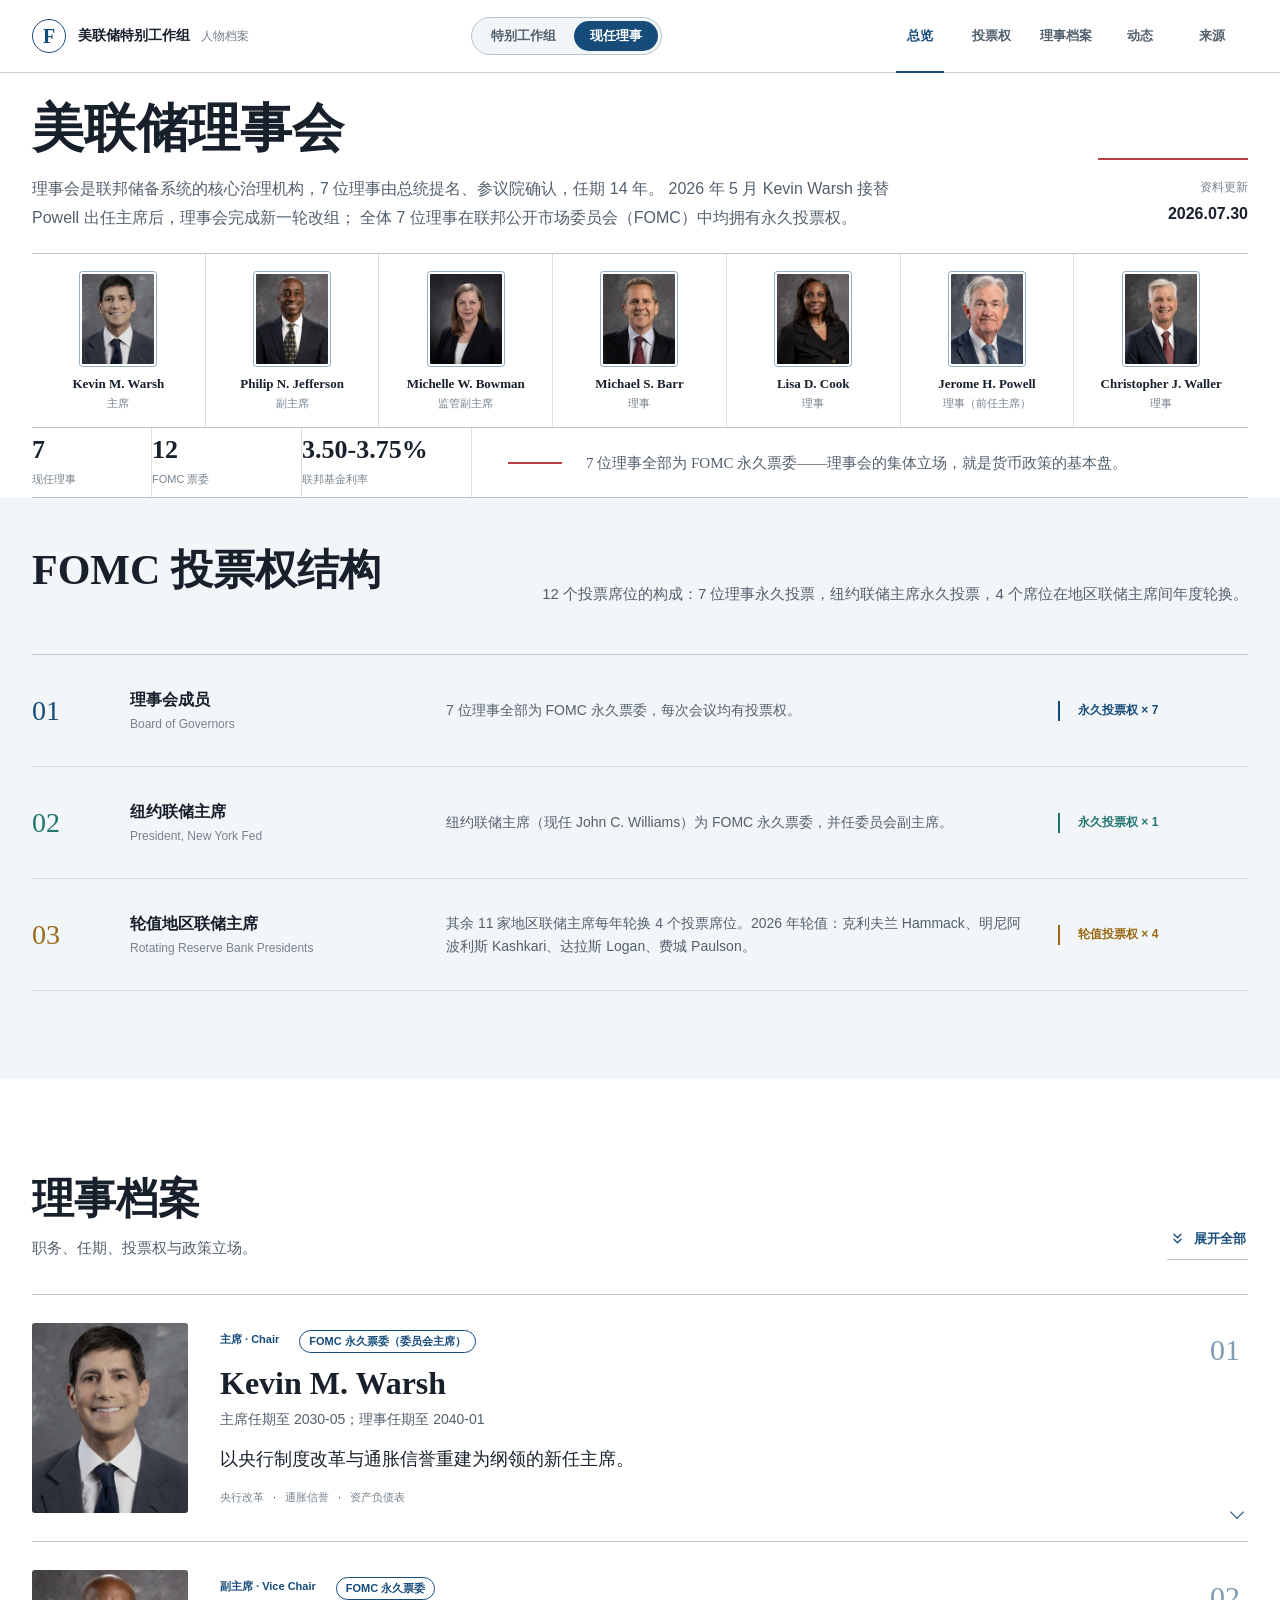
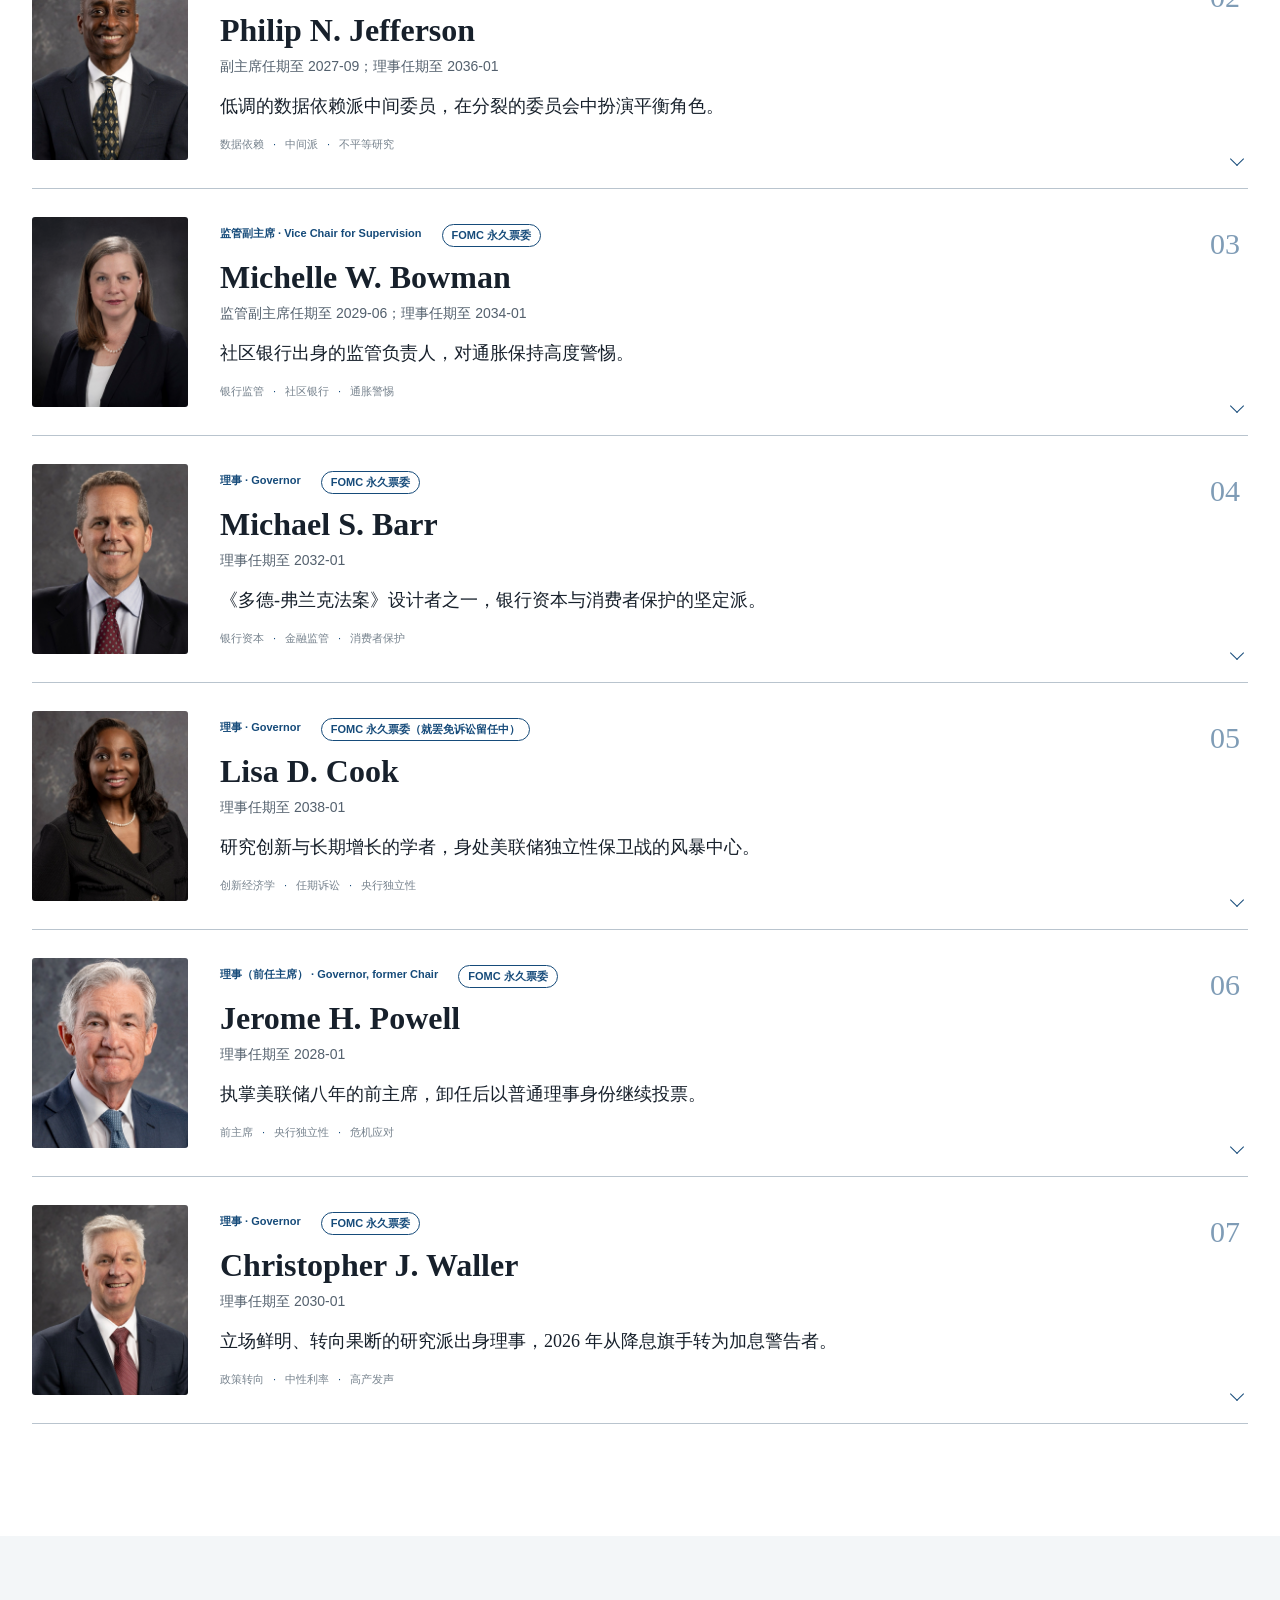
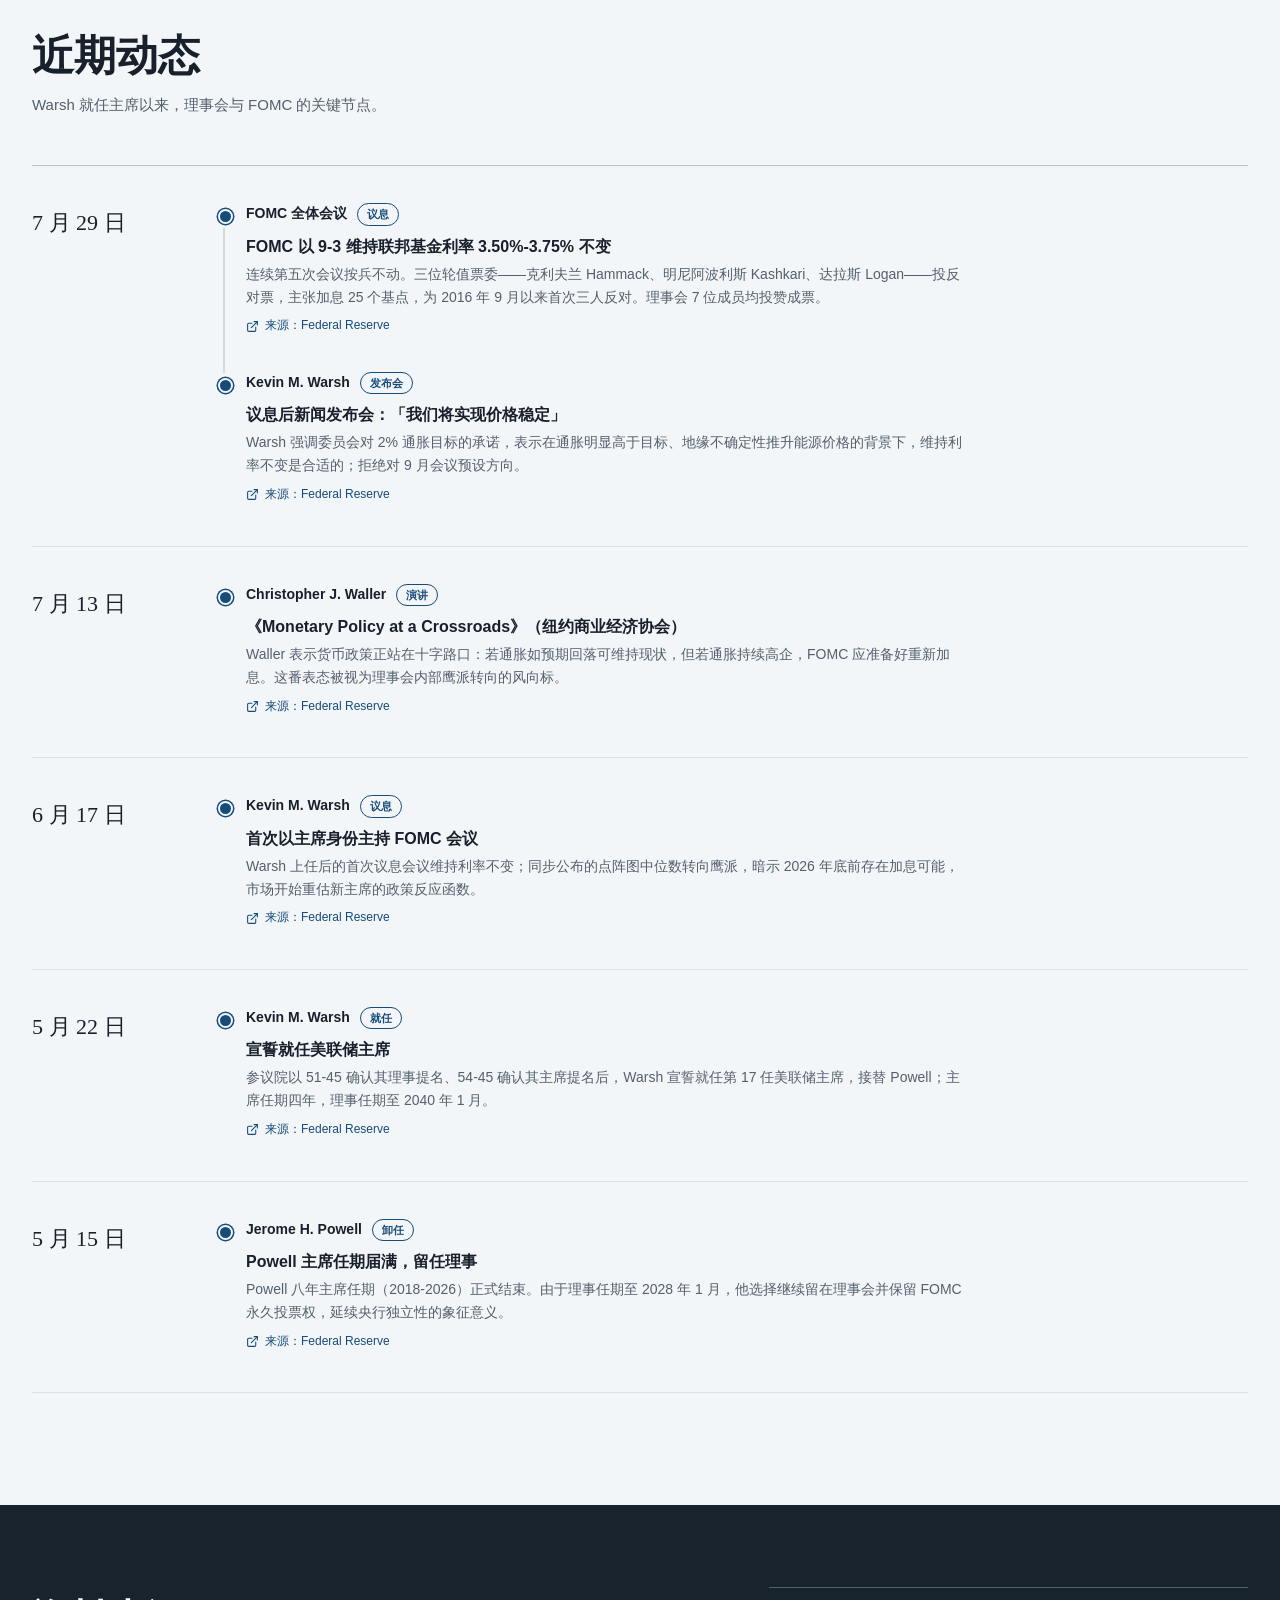
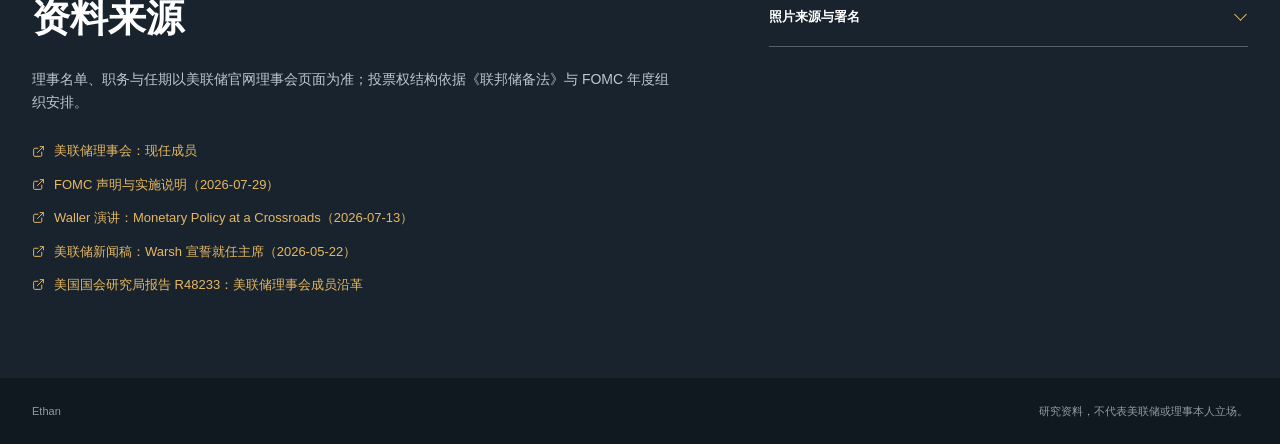
==== governors.html @ e173953a "新增美联储现任理事页（含 FOMC 投票权）+ 更新成员动态 - governors.html/js/data：7 位现任理事档案（职务/任期/投票权/政策立场）、   FOMC 12 票委投票权结构" ====
<!doctype html>
<html lang="zh-CN">
<head>
  <meta charset="utf-8">
  <meta name="viewport" content="width=device-width, initial-scale=1">
  <meta name="description" content="美联储理事会现任 7 位理事：职务、任期、FOMC 投票权与政策立场。">
  <title>美联储理事会现任成员</title>
  <link rel="icon" type="image/svg+xml" href="./favicon.svg">
  <link rel="alternate icon" type="image/png" href="./favicon-180.png">
  <link rel="apple-touch-icon" href="./favicon-180.png">
  <link rel="stylesheet" href="styles.css">
</head>
<body>
  <a class="skip-link" href="#main">跳至正文</a>

  <header class="site-header">
    <a class="site-mark" href="#overview" aria-label="返回页面顶部">
      <span class="site-mark__seal" aria-hidden="true">F</span>
      <span class="site-mark__text">美联储特别工作组 <span>人物档案</span></span>
    </a>
    <div class="page-switch" role="navigation" aria-label="栏目切换">
      <a class="page-switch__tab" href="index.html">特别工作组</a>
      <a class="page-switch__tab is-active" href="governors.html" aria-current="page">现任理事</a>
    </div>
    <nav class="site-nav" aria-label="页面导航">
      <a href="#overview">总览</a>
      <a href="#voting">投票权</a>
      <a href="#directory">理事档案</a>
      <a href="#activity">动态</a>
      <a href="#sources">来源</a>
    </nav>
  </header>

  <main id="main">
    <section class="overview" id="overview" aria-labelledby="page-title">
      <div class="overview__heading shell">
        <div class="overview__copy">
          <h1 id="page-title">美联储理事会</h1>
          <p>
            理事会是联邦储备系统的核心治理机构，7 位理事由总统提名、参议院确认，任期 14 年。
            2026 年 5 月 Kevin Warsh 接替 Powell 出任主席后，理事会完成新一轮改组；
            全体 7 位理事在联邦公开市场委员会（FOMC）中均拥有永久投票权。
          </p>
        </div>
        <div class="overview__date" aria-label="资料日期">
          <span>资料更新</span>
          <strong>2026.07.30</strong>
        </div>
      </div>

      <div class="board-strip shell" id="boardStrip" aria-label="七位理事总览"></div>

      <div class="summary-rail shell" aria-label="理事会概览数据">
        <div class="summary-rail__item">
          <strong>7</strong>
          <span>现任理事</span>
        </div>
        <div class="summary-rail__item">
          <strong>12</strong>
          <span>FOMC 票委</span>
        </div>
        <div class="summary-rail__item">
          <strong>3.50-3.75%</strong>
          <span>联邦基金利率</span>
        </div>
        <div class="summary-rail__statement">
          <span class="summary-rail__rule" aria-hidden="true"></span>
          <p>7 位理事全部为 FOMC 永久票委——理事会的集体立场，就是货币政策的基本盘。</p>
        </div>
      </div>
    </section>

    <section class="mandates" id="voting" aria-labelledby="voting-title">
      <div class="shell">
        <div class="section-heading">
          <h2 id="voting-title">FOMC 投票权结构</h2>
          <p>12 个投票席位的构成：7 位理事永久投票，纽约联储主席永久投票，4 个席位在地区联储主席间年度轮换。</p>
        </div>
        <div class="mandate-list" id="votingStructure"></div>
      </div>
    </section>

    <section class="directory" id="directory" aria-labelledby="directory-title">
      <div class="shell">
        <div class="directory__heading section-heading">
          <div>
            <h2 id="directory-title">理事档案</h2>
            <p>职务、任期、投票权与政策立场。</p>
          </div>
          <button class="text-command" id="toggleAll" type="button" aria-expanded="false">
            <svg aria-hidden="true" viewBox="0 0 24 24">
              <path d="m7 6 5 5 5-5"></path>
              <path d="m7 13 5 5 5-5"></path>
            </svg>
            <span>展开全部</span>
          </button>
        </div>

        <div class="member-list" id="governorList"></div>
      </div>
    </section>

    <section class="activity" id="activity" aria-labelledby="activity-title">
      <div class="shell">
        <div class="section-heading">
          <div>
            <h2 id="activity-title">近期动态</h2>
            <p>Warsh 就任主席以来，理事会与 FOMC 的关键节点。</p>
          </div>
        </div>
        <div class="timeline" id="activityTimeline"></div>
      </div>
    </section>

    <section class="sources" id="sources" aria-labelledby="sources-title">
      <div class="shell sources__layout">
        <div>
          <h2 id="sources-title">资料来源</h2>
          <p>
            理事名单、职务与任期以美联储官网理事会页面为准；投票权结构依据《联邦储备法》与 FOMC 年度组织安排。
          </p>
          <div class="source-links" id="sourceLinks"></div>
        </div>
        <details class="photo-credits">
          <summary>照片来源与署名</summary>
          <div class="photo-credits__list" id="photoCredits"></div>
        </details>
      </div>
    </section>
  </main>

  <footer class="site-footer">
    <div class="shell">
      <p>Ethan</p>
      <p>研究资料，不代表美联储或理事本人立场。</p>
    </div>
  </footer>

  <button class="back-to-top" id="backToTop" type="button" aria-label="返回顶部" title="返回顶部">
    <svg aria-hidden="true" viewBox="0 0 24 24">
      <path d="m18 15-6-6-6 6"></path>
    </svg>
  </button>

  <noscript>此页面需要启用 JavaScript 才能显示理事档案。</noscript>
  <script src="governors-data.js" defer></script>
  <script src="governors.js" defer></script>
</body>
</html>
---- styles.css ----
:root {
  --paper: #ffffff;
  --paper-cool: #f3f6f8;
  --ink: #17202b;
  --ink-soft: #53606d;
  --ink-faint: #77838e;
  --line: #d9e0e6;
  --line-strong: #b9c4ce;
  --federal-blue: #164b7a;
  --policy-red: #b64045;
  --teal: #23766f;
  --amber: #9a6a16;
  --plum: #72566f;
  --font-display: "Iowan Old Style", "Songti SC", STSong, Georgia, serif;
  --font-sans: -apple-system, BlinkMacSystemFont, "Segoe UI", "PingFang SC", "Microsoft YaHei", Arial, sans-serif;
  --shell: 1240px;
  --header-height: 72px;
  --radius: 6px;
}

* {
  box-sizing: border-box;
}

html {
  scroll-behavior: smooth;
  scroll-padding-top: calc(var(--header-height) + 24px);
}

body {
  margin: 0;
  background: var(--paper);
  color: var(--ink);
  font-family: var(--font-sans);
  font-size: 16px;
  line-height: 1.65;
  letter-spacing: 0;
  -webkit-font-smoothing: antialiased;
  text-rendering: optimizeLegibility;
}

body,
button,
input,
summary {
  letter-spacing: 0;
}

button,
input {
  font: inherit;
}

button,
summary,
a {
  -webkit-tap-highlight-color: transparent;
}

img {
  display: block;
  max-width: 100%;
}

a {
  color: inherit;
}

h1,
h2,
h3,
h4,
p {
  margin-top: 0;
}

h1,
h2,
h3 {
  text-wrap: balance;
}

.shell {
  width: min(calc(100% - 64px), var(--shell));
  margin-inline: auto;
}

.sr-only {
  position: absolute;
  width: 1px;
  height: 1px;
  padding: 0;
  margin: -1px;
  overflow: hidden;
  clip: rect(0, 0, 0, 0);
  white-space: nowrap;
  border: 0;
}

.skip-link {
  position: fixed;
  top: 12px;
  left: 12px;
  z-index: 200;
  transform: translateY(-160%);
  padding: 9px 14px;
  border-radius: var(--radius);
  background: var(--ink);
  color: white;
  text-decoration: none;
}

.skip-link:focus {
  transform: translateY(0);
}

:focus-visible {
  outline: 3px solid #e29b31;
  outline-offset: 3px;
}

.site-header {
  position: sticky;
  top: 0;
  z-index: 100;
  display: flex;
  align-items: center;
  justify-content: space-between;
  min-height: var(--header-height);
  padding: 0 32px;
  border-bottom: 1px solid rgba(185, 196, 206, 0.78);
  background: rgba(255, 255, 255, 0.96);
  backdrop-filter: blur(16px);
}

.site-mark {
  display: inline-flex;
  align-items: center;
  gap: 12px;
  color: var(--ink);
  text-decoration: none;
}

.site-mark__seal {
  display: grid;
  width: 34px;
  height: 34px;
  place-items: center;
  border: 1px solid var(--federal-blue);
  border-radius: 50%;
  color: var(--federal-blue);
  font-family: var(--font-display);
  font-size: 20px;
  font-weight: 700;
  line-height: 1;
}

.site-mark__text {
  font-size: 14px;
  font-weight: 700;
}

.site-mark__text span {
  margin-left: 7px;
  color: var(--ink-faint);
  font-size: 12px;
  font-weight: 500;
}

.site-nav {
  display: flex;
  align-items: stretch;
  min-height: var(--header-height);
}

.site-nav a {
  position: relative;
  display: grid;
  min-width: 72px;
  padding: 0 12px;
  place-items: center;
  color: var(--ink-soft);
  font-size: 13px;
  font-weight: 600;
  text-decoration: none;
}

.site-nav a::after {
  position: absolute;
  right: 12px;
  bottom: -1px;
  left: 12px;
  height: 2px;
  background: var(--federal-blue);
  content: "";
  opacity: 0;
  transform: scaleX(0.5);
  transition: opacity 180ms ease, transform 180ms ease;
}

.site-nav a:hover,
.site-nav a.is-active {
  color: var(--federal-blue);
}

.site-nav a:hover::after,
.site-nav a.is-active::after {
  opacity: 1;
  transform: scaleX(1);
}

.overview {
  overflow: hidden;
  padding: 28px 0 0;
  background: var(--paper);
}

.overview__heading {
  display: grid;
  grid-template-columns: minmax(0, 1fr) 150px;
  gap: 60px;
  align-items: end;
  margin-bottom: 20px;
}

.overview__copy h1 {
  max-width: 980px;
  margin-bottom: 18px;
  color: var(--ink);
  font-family: var(--font-display);
  font-size: 52px;
  font-weight: 650;
  line-height: 1.08;
}

.overview__copy p {
  max-width: 860px;
  margin-bottom: 0;
  color: var(--ink-soft);
  font-size: 16px;
  line-height: 1.8;
}

.overview__date {
  padding: 18px 0 5px;
  border-top: 2px solid var(--policy-red);
  text-align: right;
}

.overview__date span,
.overview__date strong {
  display: block;
}

.overview__date span {
  margin-bottom: 4px;
  color: var(--ink-faint);
  font-size: 12px;
}

.overview__date strong {
  color: var(--ink);
  font-size: 16px;
  font-variant-numeric: tabular-nums;
}

.leadership-map {
  border-top: 1px solid var(--line-strong);
  border-bottom: 1px solid var(--line-strong);
}

.group-lane {
  --group-color: var(--federal-blue);
  display: grid;
  grid-template-columns: 270px minmax(0, 1fr);
  min-height: 56px;
  border-bottom: 1px solid var(--line);
}

.group-lane:last-child {
  border-bottom: 0;
}

.group-lane__label {
  display: grid;
  grid-template-columns: 42px minmax(0, 1fr);
  gap: 16px;
  align-items: center;
  padding: 2px 22px 2px 0;
  border-right: 1px solid var(--line);
}

.group-lane__number {
  color: var(--group-color);
  font-family: var(--font-display);
  font-size: 21px;
  font-variant-numeric: tabular-nums;
}

.group-lane__label strong,
.group-lane__label span {
  display: block;
}

.group-lane__label strong {
  margin-bottom: 2px;
  font-size: 14px;
}

.group-lane__label span {
  color: var(--ink-faint);
  font-size: 11px;
}

.group-lane__members {
  position: relative;
  display: grid;
  grid-template-columns: repeat(3, minmax(0, 1fr));
  gap: 0;
  padding-left: 24px;
}

.group-lane__members::before {
  position: absolute;
  top: 50%;
  right: 18px;
  left: 18px;
  z-index: 0;
  height: 1px;
  background: color-mix(in srgb, var(--group-color) 55%, white);
  content: "";
}

.map-member {
  position: relative;
  z-index: 1;
  display: grid;
  grid-template-columns: 40px minmax(0, 1fr);
  gap: 10px;
  align-items: center;
  min-width: 0;
  padding: 2px 12px;
  border: 0;
  border-radius: 0;
  background: transparent;
  color: var(--ink);
  cursor: pointer;
  text-align: left;
  transition: background 180ms ease, color 180ms ease;
}

.map-member:hover {
  background: color-mix(in srgb, var(--group-color) 8%, white);
}

.map-member__portrait {
  width: 40px;
  height: 46px;
  overflow: hidden;
  border: 2px solid white;
  border-radius: 3px;
  box-shadow: 0 0 0 1px color-mix(in srgb, var(--group-color) 58%, white);
}

.map-member__portrait img {
  width: 100%;
  height: 100%;
  object-fit: cover;
  filter: saturate(0.78) contrast(1.03);
  transition: filter 180ms ease, transform 220ms ease;
}

.map-member:hover .map-member__portrait img {
  filter: saturate(1) contrast(1.02);
  transform: scale(1.035);
}

.map-member__copy {
  min-width: 0;
  background: var(--paper);
  box-shadow: -8px 0 0 var(--paper), 8px 0 0 var(--paper);
}

.map-member__name,
.map-member__role {
  display: block;
  overflow: hidden;
  text-overflow: ellipsis;
}

.map-member__name {
  margin-bottom: 2px;
  font-family: var(--font-display);
  font-size: 14px;
  font-weight: 700;
  line-height: 1.25;
  white-space: nowrap;
}

.map-member__role {
  color: var(--ink-faint);
  font-size: 11px;
  line-height: 1.45;
  white-space: nowrap;
}

.summary-rail {
  display: grid;
  grid-template-columns: 120px 150px 170px minmax(0, 1fr);
  min-height: 70px;
  align-items: stretch;
  border-bottom: 1px solid var(--line-strong);
}

.summary-rail__item {
  display: flex;
  flex-direction: column;
  justify-content: center;
  border-right: 1px solid var(--line);
}

.summary-rail__item strong {
  font-family: var(--font-display);
  font-size: 26px;
  font-weight: 600;
  line-height: 1;
}

.summary-rail__item span {
  margin-top: 7px;
  color: var(--ink-faint);
  font-size: 11px;
}

.summary-rail__statement {
  display: grid;
  grid-template-columns: 54px minmax(0, 1fr);
  gap: 24px;
  align-items: center;
  padding-left: 36px;
}

.summary-rail__rule {
  width: 54px;
  height: 2px;
  background: var(--policy-red);
}

.summary-rail__statement p {
  max-width: 560px;
  margin-bottom: 0;
  color: var(--ink-soft);
  font-family: var(--font-display);
  font-size: 15px;
  line-height: 1.6;
}

.mandates {
  padding: 48px 0 88px;
  background: var(--paper-cool);
}

.section-heading {
  display: flex;
  align-items: end;
  justify-content: space-between;
  gap: 40px;
  margin-bottom: 48px;
}

.section-heading h2 {
  margin-bottom: 12px;
  color: var(--ink);
  font-family: var(--font-display);
  font-size: 42px;
  font-weight: 650;
  line-height: 1.15;
}

.section-heading p {
  margin-bottom: 0;
  color: var(--ink-soft);
  font-size: 15px;
}

.mandate-list {
  border-top: 1px solid var(--line-strong);
}

.mandate-row {
  --group-color: var(--federal-blue);
  display: grid;
  grid-template-columns: 72px 290px minmax(0, 1fr) 190px;
  gap: 26px;
  align-items: center;
  min-height: 112px;
  border-bottom: 1px solid var(--line);
}

.mandate-row__number {
  color: var(--group-color);
  font-family: var(--font-display);
  font-size: 28px;
  font-variant-numeric: tabular-nums;
}

.mandate-row__name strong,
.mandate-row__name span {
  display: block;
}

.mandate-row__name strong {
  margin-bottom: 2px;
  font-size: 16px;
}

.mandate-row__name span {
  color: var(--ink-faint);
  font-size: 12px;
}

.mandate-row__text {
  margin-bottom: 0;
  color: var(--ink-soft);
  font-size: 14px;
}

.mandate-row__signal {
  padding-left: 18px;
  border-left: 2px solid var(--group-color);
  color: var(--group-color);
  font-size: 12px;
  font-weight: 700;
}

.directory {
  padding: 96px 0 112px;
  background: var(--paper);
}

.directory__heading {
  margin-bottom: 34px;
}

.text-command {
  display: inline-flex;
  min-height: 42px;
  align-items: center;
  gap: 8px;
  padding: 8px 2px;
  border: 0;
  border-bottom: 1px solid var(--line-strong);
  border-radius: 0;
  background: transparent;
  color: var(--federal-blue);
  cursor: pointer;
  font-size: 13px;
  font-weight: 700;
}

.text-command:hover {
  border-bottom-color: var(--federal-blue);
}

.text-command svg {
  width: 17px;
  height: 17px;
  fill: none;
  stroke: currentColor;
  stroke-linecap: round;
  stroke-linejoin: round;
  stroke-width: 1.8;
}

.directory-tools {
  display: grid;
  grid-template-columns: minmax(280px, 390px) minmax(0, 1fr);
  gap: 24px;
  align-items: center;
  margin-bottom: 20px;
  padding: 18px 0;
  border-top: 1px solid var(--line-strong);
  border-bottom: 1px solid var(--line-strong);
}

.search-field {
  position: relative;
  display: block;
}

.search-field > svg {
  position: absolute;
  top: 50%;
  left: 13px;
  width: 18px;
  height: 18px;
  transform: translateY(-50%);
  fill: none;
  stroke: var(--ink-faint);
  stroke-linecap: round;
  stroke-width: 1.8;
  pointer-events: none;
}

.search-field input {
  width: 100%;
  height: 44px;
  padding: 0 14px 0 42px;
  border: 1px solid var(--line-strong);
  border-radius: 4px;
  background: white;
  color: var(--ink);
  font-size: 14px;
}

.search-field input::placeholder {
  color: #8a949d;
}

.search-field input:focus {
  border-color: var(--federal-blue);
  outline: 3px solid rgba(36, 89, 166, 0.16);
}

.group-filters {
  display: flex;
  min-width: 0;
  justify-content: flex-end;
  gap: 4px;
  overflow-x: auto;
  scrollbar-width: thin;
}

.filter-button {
  --group-color: var(--federal-blue);
  position: relative;
  flex: 0 0 auto;
  min-height: 36px;
  padding: 7px 11px;
  border: 1px solid transparent;
  border-radius: 4px;
  background: transparent;
  color: var(--ink-soft);
  cursor: pointer;
  font-size: 12px;
  font-weight: 650;
  white-space: nowrap;
}

.filter-button:hover {
  background: var(--paper-cool);
  color: var(--ink);
}

.filter-button[aria-pressed="true"] {
  border-color: color-mix(in srgb, var(--group-color) 48%, white);
  background: color-mix(in srgb, var(--group-color) 8%, white);
  color: var(--group-color);
}

.result-status {
  min-height: 26px;
  margin-bottom: 6px;
  color: var(--ink-faint);
  font-size: 12px;
}

.member-list {
  border-top: 1px solid var(--line-strong);
}

.member-profile {
  --group-color: var(--federal-blue);
  scroll-margin-top: calc(var(--header-height) + 24px);
  border-bottom: 1px solid var(--line-strong);
  background: var(--paper);
}

.member-profile[hidden] {
  display: none;
}

.member-profile summary {
  position: relative;
  display: grid;
  grid-template-columns: 156px minmax(0, 1fr) 64px;
  gap: 32px;
  align-items: center;
  min-height: 218px;
  padding: 28px 8px 28px 0;
  cursor: pointer;
  list-style: none;
}

.member-profile summary::-webkit-details-marker {
  display: none;
}

.member-profile summary::after {
  position: absolute;
  right: 6px;
  bottom: 24px;
  width: 9px;
  height: 9px;
  border-right: 1.8px solid var(--group-color);
  border-bottom: 1.8px solid var(--group-color);
  content: "";
  transform: rotate(45deg);
  transition: transform 180ms ease;
}

.member-profile[open] summary::after {
  transform: rotate(225deg) translate(-3px, -3px);
}

.member-profile summary:hover {
  background: color-mix(in srgb, var(--group-color) 4%, white);
}

.profile-portrait {
  position: relative;
  width: 156px;
  height: 190px;
  overflow: hidden;
  border-radius: 3px;
  background: #e7ebee;
}

.profile-portrait.is-fallback::before {
  position: absolute;
  inset: 0;
  display: grid;
  place-items: center;
  background: color-mix(in srgb, var(--group-color) 12%, white);
  color: var(--group-color);
  content: attr(data-initials);
  font-family: var(--font-display);
  font-size: 34px;
  font-weight: 700;
}

.map-member__portrait.is-fallback {
  background: color-mix(in srgb, var(--group-color) 12%, white);
}

.profile-portrait img {
  width: 100%;
  height: 100%;
  object-fit: cover;
  filter: saturate(0.82) contrast(1.03);
  transition: filter 180ms ease;
}

.member-profile[open] .profile-portrait img,
.member-profile summary:hover .profile-portrait img {
  filter: saturate(1) contrast(1.02);
}

.profile-summary {
  min-width: 0;
}

.profile-meta {
  display: flex;
  flex-wrap: wrap;
  gap: 8px 20px;
  margin-bottom: 12px;
  color: var(--group-color);
  font-size: 11px;
  font-weight: 700;
}

.profile-meta span + span {
  position: relative;
}

.profile-meta span + span::before {
  position: absolute;
  top: 50%;
  left: -11px;
  width: 2px;
  height: 2px;
  border-radius: 50%;
  background: var(--line-strong);
  content: "";
}

.profile-name {
  display: block;
  margin-bottom: 6px;
  font-family: var(--font-display);
  font-size: 32px;
  font-weight: 700;
  line-height: 1.15;
}

.profile-cn-name {
  margin-left: 8px;
  color: var(--ink-faint);
  font-family: var(--font-sans);
  font-size: 13px;
  font-weight: 500;
}

.profile-title {
  display: block;
  max-width: 760px;
  margin-bottom: 14px;
  color: var(--ink-soft);
  font-size: 14px;
}

.profile-core {
  display: block;
  max-width: 820px;
  margin-bottom: 14px;
  color: var(--ink);
  font-family: var(--font-display);
  font-size: 18px;
  line-height: 1.65;
}

.profile-tags {
  display: flex;
  flex-wrap: wrap;
  gap: 4px 0;
  margin: 0;
  padding: 0;
  color: var(--ink-faint);
  font-size: 11px;
  list-style: none;
}

.profile-tags > span:not(:last-child)::after {
  margin: 0 9px;
  color: var(--group-color);
  content: "·";
}

.profile-index {
  align-self: start;
  padding-top: 2px;
  color: color-mix(in srgb, var(--group-color) 55%, white);
  font-family: var(--font-display);
  font-size: 30px;
  text-align: right;
  font-variant-numeric: tabular-nums;
}

.profile-details {
  display: grid;
  grid-template-columns: minmax(280px, 0.9fr) minmax(0, 1.5fr);
  gap: 64px;
  padding: 12px 72px 48px 188px;
}

.profile-details h4 {
  margin-bottom: 20px;
  color: var(--group-color);
  font-size: 12px;
  font-weight: 750;
}

.profile-bio {
  margin-bottom: 24px;
  color: var(--ink-soft);
  font-size: 14px;
}

.career-list {
  margin: 0;
  padding: 0;
  list-style: none;
}

.career-list li {
  position: relative;
  padding: 0 0 18px 20px;
  color: var(--ink-soft);
  font-size: 13px;
}

.career-list li::before {
  position: absolute;
  top: 8px;
  left: 0;
  width: 7px;
  height: 7px;
  border: 2px solid var(--group-color);
  border-radius: 50%;
  background: var(--paper);
  content: "";
}

.career-list li:not(:last-child)::after {
  position: absolute;
  top: 18px;
  bottom: 0;
  left: 4px;
  width: 1px;
  background: color-mix(in srgb, var(--group-color) 32%, white);
  content: "";
}

.contribution {
  display: grid;
  grid-template-columns: 180px minmax(0, 1fr);
  gap: 22px;
  padding: 17px 0;
  border-top: 1px solid var(--line);
}

.contribution:last-of-type {
  border-bottom: 1px solid var(--line);
}

.contribution strong {
  color: var(--ink);
  font-size: 13px;
}

.contribution p {
  margin-bottom: 0;
  color: var(--ink-soft);
  font-size: 13px;
}

.photo-source {
  display: inline-flex;
  align-items: center;
  gap: 6px;
  margin-top: 20px;
  color: var(--ink-faint);
  font-size: 11px;
  text-decoration: none;
}

.photo-source:hover {
  color: var(--group-color);
}

.photo-source svg,
.source-link svg {
  width: 13px;
  height: 13px;
  fill: none;
  stroke: currentColor;
  stroke-linecap: round;
  stroke-linejoin: round;
  stroke-width: 1.8;
}

.empty-state {
  padding: 70px 0;
  text-align: center;
}

.empty-state h3 {
  margin-bottom: 8px;
  font-family: var(--font-display);
  font-size: 28px;
}

.empty-state p {
  margin-bottom: 0;
  color: var(--ink-faint);
  font-size: 14px;
}

.activity {
  padding: 96px 0 112px;
  background: var(--paper-cool);
}

.timeline {
  border-top: 1px solid var(--line-strong);
}

.timeline-day {
  display: grid;
  grid-template-columns: 150px minmax(0, 1fr);
  gap: 36px;
  padding: 36px 0;
  border-bottom: 1px solid var(--line);
}

.timeline-day__date {
  padding-top: 3px;
  color: var(--ink);
  font-family: var(--font-display);
  font-size: 22px;
  font-variant-numeric: tabular-nums;
  white-space: nowrap;
}

.timeline-day__items {
  display: grid;
  gap: 30px;
}

.timeline-item {
  --group-color: var(--federal-blue);
  position: relative;
  padding-left: 28px;
}

.timeline-item::before {
  position: absolute;
  top: 7px;
  left: 0;
  width: 11px;
  height: 11px;
  border: 2px solid var(--paper-cool);
  border-radius: 50%;
  background: var(--group-color);
  box-shadow: 0 0 0 1.5px var(--group-color);
  content: "";
}

.timeline-item::after {
  position: absolute;
  top: 26px;
  bottom: -32px;
  left: 5px;
  width: 1.5px;
  background: var(--line-strong);
  content: "";
  opacity: 0.55;
}

.timeline-day__items .timeline-item:last-child::after {
  display: none;
}

.timeline-item__meta {
  display: flex;
  flex-wrap: wrap;
  align-items: center;
  gap: 10px;
}

.timeline-item__member {
  padding: 0;
  border: 0;
  border-bottom: 1px solid transparent;
  background: transparent;
  color: var(--ink);
  cursor: pointer;
  font-size: 14px;
  font-weight: 700;
}

.timeline-item__member:hover {
  border-bottom-color: var(--group-color);
  color: var(--group-color);
}

.timeline-item__group {
  color: var(--ink-faint);
  font-size: 12px;
}

.timeline-item__type {
  padding: 2px 9px;
  border: 1px solid var(--group-color);
  border-radius: 999px;
  color: var(--group-color);
  font-size: 11px;
  font-weight: 700;
  line-height: 1.5;
}

.timeline-item__title {
  margin: 8px 0 4px;
  color: var(--ink);
  font-size: 16px;
  font-weight: 650;
  line-height: 1.5;
}

.timeline-item__summary {
  max-width: 720px;
  margin-bottom: 6px;
  color: var(--ink-soft);
  font-size: 14px;
}

.timeline-item__source {
  display: inline-flex;
  align-items: center;
  gap: 6px;
  color: var(--federal-blue);
  font-size: 12px;
  text-decoration: none;
}

.timeline-item__source:hover {
  text-decoration: underline;
}

.timeline-item__source svg {
  width: 13px;
  height: 13px;
  fill: none;
  stroke: currentColor;
  stroke-linecap: round;
  stroke-linejoin: round;
  stroke-width: 2;
}

.activity-note {
  margin: 30px 0 0;
  color: var(--ink-faint);
  font-size: 13px;
}

.sources {
  padding: 82px 0;
  background: #19232d;
  color: white;
}

.sources__layout {
  display: grid;
  grid-template-columns: minmax(0, 1.15fr) minmax(360px, 0.85fr);
  gap: 90px;
}

.sources h2 {
  margin-bottom: 18px;
  font-family: var(--font-display);
  font-size: 38px;
  font-weight: 650;
}

.sources p {
  max-width: 680px;
  margin-bottom: 26px;
  color: #bdc7d0;
  font-size: 14px;
}

.source-links {
  display: grid;
  gap: 12px;
}

.source-link {
  display: inline-flex;
  width: fit-content;
  align-items: center;
  gap: 9px;
  color: #e6b862;
  font-size: 13px;
  text-decoration: none;
}

.source-link:hover {
  color: white;
}

.photo-credits {
  align-self: start;
  border-top: 1px solid #52606b;
  border-bottom: 1px solid #52606b;
}

.photo-credits summary {
  position: relative;
  padding: 18px 30px 18px 0;
  color: white;
  cursor: pointer;
  font-size: 13px;
  font-weight: 700;
  list-style: none;
}

.photo-credits summary::-webkit-details-marker {
  display: none;
}

.photo-credits summary::after {
  position: absolute;
  top: 22px;
  right: 3px;
  width: 8px;
  height: 8px;
  border-right: 1px solid #e6b862;
  border-bottom: 1px solid #e6b862;
  content: "";
  transform: rotate(45deg);
  transition: transform 180ms ease;
}

.photo-credits[open] summary::after {
  transform: rotate(225deg) translate(-3px, -3px);
}

.photo-credits__list {
  display: grid;
  grid-template-columns: repeat(2, minmax(0, 1fr));
  gap: 7px 20px;
  padding: 4px 0 22px;
}

.photo-credits__list a {
  overflow: hidden;
  color: #aeb9c2;
  font-size: 11px;
  text-decoration: none;
  text-overflow: ellipsis;
  white-space: nowrap;
}

.photo-credits__list a:hover {
  color: white;
}

.site-footer {
  padding: 24px 0;
  background: #111920;
  color: #8f9ba5;
}

.site-footer .shell {
  display: flex;
  justify-content: space-between;
  gap: 24px;
}

.site-footer p {
  margin-bottom: 0;
  font-size: 11px;
}

.back-to-top {
  position: fixed;
  right: 22px;
  bottom: 22px;
  z-index: 80;
  display: grid;
  width: 44px;
  height: 44px;
  place-items: center;
  border: 1px solid var(--line-strong);
  border-radius: 5px;
  background: rgba(255, 255, 255, 0.96);
  color: var(--federal-blue);
  box-shadow: 0 8px 24px rgba(18, 34, 49, 0.12);
  cursor: pointer;
  opacity: 0;
  pointer-events: none;
  transform: translateY(8px);
  transition: opacity 180ms ease, transform 180ms ease;
}

.back-to-top.is-visible {
  opacity: 1;
  pointer-events: auto;
  transform: translateY(0);
}

.back-to-top svg {
  width: 20px;
  height: 20px;
  fill: none;
  stroke: currentColor;
  stroke-linecap: round;
  stroke-linejoin: round;
  stroke-width: 1.8;
}

noscript {
  display: block;
  padding: 20px;
  background: #fff2d8;
  color: #6e4a0b;
  text-align: center;
}

@media (max-width: 1080px) {
  .overview__copy h1 {
    font-size: 52px;
  }

  .group-lane {
    grid-template-columns: 232px minmax(0, 1fr);
  }

  .map-member {
    grid-template-columns: 40px minmax(0, 1fr);
    gap: 10px;
    padding: 2px 9px;
  }

  .map-member__portrait {
    width: 40px;
    height: 46px;
  }

  .map-member__name {
    font-size: 15px;
  }

  .mandate-row {
    grid-template-columns: 58px 235px minmax(0, 1fr) 160px;
    gap: 20px;
  }

  .timeline-day {
    grid-template-columns: 118px minmax(0, 1fr);
    gap: 24px;
  }

  .timeline-day__date {
    font-size: 19px;
  }

  .profile-details {
    padding-left: 0;
  }
}

@media (max-width: 820px) {
  :root {
    --header-height: 64px;
  }

  .shell {
    width: min(calc(100% - 40px), var(--shell));
  }

  .site-header {
    min-height: var(--header-height);
    padding-inline: 20px;
  }

  .site-nav a {
    min-width: 62px;
    padding-inline: 8px;
    font-size: 12px;
  }

  .overview {
    padding-top: 54px;
  }

  .overview__heading {
    grid-template-columns: minmax(0, 1fr) 120px;
    gap: 28px;
    margin-bottom: 38px;
  }

  .overview__copy h1 {
    font-size: 44px;
  }

  .overview__copy p {
    font-size: 16px;
  }

  .leadership-map {
    display: flex;
    overflow-x: auto;
    overscroll-behavior-inline: contain;
    scroll-snap-type: x proximity;
    scrollbar-width: thin;
  }

  .group-lane {
    flex: 0 0 320px;
    grid-template-columns: 1fr;
    grid-template-rows: 40px 92px;
    min-height: 132px;
    border-right: 1px solid var(--line);
    border-bottom: 0;
    scroll-snap-align: start;
  }

  .group-lane__label {
    grid-template-columns: 30px minmax(0, 1fr);
    gap: 8px;
    padding: 5px 12px;
    border-right: 0;
    border-bottom: 1px solid var(--line);
  }

  .group-lane__number {
    font-size: 17px;
  }

  .group-lane__label strong {
    font-size: 12px;
  }

  .group-lane__label span {
    display: none;
  }

  .group-lane__members {
    grid-template-columns: repeat(3, minmax(0, 1fr));
    padding: 0;
  }

  .group-lane__members::before {
    display: none;
  }

  .map-member {
    display: grid;
    grid-template-columns: 48px minmax(0, 1fr);
    gap: 7px;
    padding: 9px 8px;
  }

  .map-member__portrait {
    width: 48px;
    height: 64px;
  }

  .map-member__name {
    font-family: var(--font-sans);
    font-size: 11px;
    line-height: 1.35;
    white-space: normal;
  }

  .map-member__role {
    display: none;
  }

  .summary-rail {
    grid-template-columns: repeat(3, minmax(0, 1fr));
  }

  .summary-rail__statement {
    grid-column: 1 / -1;
    min-height: 76px;
    padding-left: 0;
    border-top: 1px solid var(--line);
  }

  .mandate-row {
    grid-template-columns: 46px 220px minmax(0, 1fr);
  }

  .mandate-row__signal {
    display: none;
  }

  .directory-tools {
    grid-template-columns: 1fr;
    gap: 14px;
  }

  .group-filters {
    justify-content: flex-start;
  }

  .member-profile summary {
    grid-template-columns: 130px minmax(0, 1fr) 42px;
    gap: 24px;
    min-height: 190px;
  }

  .profile-portrait {
    width: 130px;
    height: 164px;
  }

  .profile-name {
    font-size: 27px;
  }

  .profile-core {
    font-size: 16px;
  }

  .profile-details {
    grid-template-columns: 1fr;
    gap: 36px;
    padding: 8px 0 42px 154px;
  }

  .sources__layout {
    grid-template-columns: 1fr;
    gap: 50px;
  }
}

@media (max-width: 640px) {
  .shell {
    width: min(calc(100% - 32px), var(--shell));
  }

  .timeline-day {
    grid-template-columns: 1fr;
    gap: 16px;
    padding: 28px 0;
  }

  .timeline-day__date {
    padding-top: 0;
    font-size: 18px;
  }

  .site-mark__text {
    font-size: 13px;
  }

  .site-mark__text span,
  .site-nav {
    display: none;
  }

  .overview {
    padding-top: 36px;
  }

  .overview__heading {
    grid-template-columns: 1fr;
    gap: 16px;
    margin-bottom: 26px;
  }

  .overview__copy h1 {
    margin-bottom: 16px;
    font-size: 36px;
    line-height: 1.14;
  }

  .overview__copy p {
    font-size: 14px;
    line-height: 1.7;
  }

  .overview__date {
    display: flex;
    align-items: center;
    justify-content: space-between;
    padding: 9px 0 0;
    text-align: left;
  }

  .overview__date span {
    margin-bottom: 0;
  }

  .group-lane {
    flex-basis: 292px;
  }

  .summary-rail {
    min-height: 0;
  }

  .summary-rail__item {
    min-height: 74px;
  }

  .summary-rail__item strong {
    font-size: 25px;
  }

  .summary-rail__item span {
    max-width: 80px;
    font-size: 10px;
    line-height: 1.3;
  }

  .summary-rail__statement {
    display: none;
  }

  .summary-rail__rule {
    width: 32px;
  }

  .summary-rail__statement p {
    font-size: 14px;
  }

  .mandates {
    padding: 48px 0 76px;
  }

  .directory {
    padding: 68px 0 76px;
  }

  .section-heading {
    align-items: flex-start;
    margin-bottom: 34px;
  }

  .section-heading h2 {
    font-size: 34px;
  }

  .mandate-row {
    grid-template-columns: 40px minmax(0, 1fr);
    gap: 14px;
    min-height: 0;
    padding: 20px 0;
  }

  .mandate-row__number {
    grid-row: 1 / 3;
    font-size: 23px;
  }

  .mandate-row__name strong {
    font-size: 14px;
  }

  .mandate-row__text {
    grid-column: 2;
    font-size: 13px;
  }

  .directory__heading {
    align-items: flex-end;
    gap: 14px;
  }

  .text-command {
    flex: 0 0 auto;
  }

  .text-command span {
    display: none;
  }

  .directory-tools {
    padding: 14px 0;
  }

  .member-profile summary {
    grid-template-columns: 104px minmax(0, 1fr);
    gap: 18px;
    min-height: 164px;
    padding: 22px 30px 22px 0;
  }

  .member-profile summary::after {
    right: 8px;
    bottom: 24px;
  }

  .profile-portrait {
    width: 104px;
    height: 132px;
  }

  .profile-meta {
    gap: 5px 16px;
    margin-bottom: 8px;
    font-size: 9px;
  }

  .profile-name {
    font-size: 23px;
  }

  .profile-cn-name {
    display: block;
    margin: 4px 0 0;
    font-size: 11px;
  }

  .profile-title {
    margin-bottom: 9px;
    font-size: 11px;
    line-height: 1.5;
  }

  .profile-core {
    display: -webkit-box;
    margin-bottom: 0;
    overflow: hidden;
    font-family: var(--font-sans);
    font-size: 12px;
    line-height: 1.55;
    -webkit-box-orient: vertical;
    -webkit-line-clamp: 3;
  }

  .profile-tags,
  .profile-index {
    display: none;
  }

  .profile-details {
    gap: 30px;
    padding: 4px 0 36px;
  }

  .profile-details h4 {
    margin-bottom: 15px;
  }

  .contribution {
    grid-template-columns: 1fr;
    gap: 5px;
  }

  .sources {
    padding: 64px 0;
  }

  .sources h2 {
    font-size: 32px;
  }

  .photo-credits__list {
    grid-template-columns: 1fr;
  }

  .site-footer .shell {
    display: grid;
    gap: 6px;
  }

  .back-to-top {
    right: 14px;
    bottom: 14px;
  }
}

@media (prefers-reduced-motion: reduce) {
  *,
  *::before,
  *::after {
    scroll-behavior: auto !important;
    animation-duration: 0.01ms !important;
    animation-iteration-count: 1 !important;
    transition-duration: 0.01ms !important;
  }
}

@media print {
  .site-header,
  .directory-tools,
  .text-command,
  .back-to-top,
  .photo-source {
    display: none !important;
  }

  .overview,
  .mandates,
  .directory,
  .activity,
  .sources {
    padding-block: 28px;
  }

  .activity {
    background: white;
  }

  .timeline-item::after {
    display: none;
  }

  .member-profile summary {
    break-inside: avoid;
  }

  .sources {
    background: white;
    color: var(--ink);
  }

  .sources p,
  .source-link {
    color: var(--ink-soft);
  }
}

/* ---- 栏目切换（特别工作组 / 现任理事） ---- */
.page-switch {
  display: inline-flex;
  align-items: center;
  gap: 2px;
  padding: 3px;
  border: 1px solid var(--line-strong);
  border-radius: 999px;
  background: var(--paper-cool);
}

.page-switch__tab {
  display: inline-flex;
  min-height: 30px;
  align-items: center;
  padding: 0 16px;
  border-radius: 999px;
  color: var(--ink-soft);
  font-size: 13px;
  font-weight: 700;
  text-decoration: none;
  white-space: nowrap;
  transition: background 160ms ease, color 160ms ease;
}

.page-switch__tab:hover {
  color: var(--federal-blue);
}

.page-switch__tab.is-active {
  background: var(--federal-blue);
  color: white;
}

/* ---- 理事会总览横条 ---- */
.board-strip {
  display: grid;
  grid-template-columns: repeat(7, minmax(0, 1fr));
  border-top: 1px solid var(--line-strong);
  border-bottom: 1px solid var(--line-strong);
}

.board-member {
  display: grid;
  gap: 10px;
  justify-items: center;
  min-width: 0;
  padding: 18px 10px 16px;
  border: 0;
  border-right: 1px solid var(--line);
  border-radius: 0;
  background: transparent;
  color: var(--ink);
  cursor: pointer;
  text-align: center;
  transition: background 180ms ease;
}

.board-member:last-child {
  border-right: 0;
}

.board-member:hover {
  background: color-mix(in srgb, var(--federal-blue) 6%, white);
}

.board-member__portrait {
  width: 76px;
  height: 94px;
  overflow: hidden;
  border: 2px solid white;
  border-radius: 3px;
  box-shadow: 0 0 0 1px color-mix(in srgb, var(--federal-blue) 45%, white);
}

.board-member__portrait img {
  width: 100%;
  height: 100%;
  object-fit: cover;
  filter: saturate(0.78) contrast(1.03);
  transition: filter 180ms ease, transform 220ms ease;
}

.board-member:hover .board-member__portrait img {
  filter: saturate(1) contrast(1.02);
  transform: scale(1.04);
}

.board-member__portrait.is-fallback {
  background: color-mix(in srgb, var(--federal-blue) 12%, white);
}

.board-member__name {
  display: block;
  font-family: var(--font-display);
  font-size: 13px;
  font-weight: 700;
  line-height: 1.3;
}

.board-member__role {
  display: block;
  margin-top: 3px;
  color: var(--ink-faint);
  font-size: 11px;
  line-height: 1.4;
}

/* ---- 投票权徽标 ---- */
.profile-meta .voting-badge {
  padding: 2px 9px;
  border: 1px solid var(--group-color);
  border-radius: 999px;
  line-height: 1.5;
}

.profile-meta .voting-badge::before {
  display: none;
}

/* ---- 动态时间线里的静态主体（非人物按钮） ---- */
.timeline-item__member--static {
  cursor: default;
}

.timeline-item__member--static:hover {
  border-bottom-color: transparent;
  color: var(--ink);
}

@media (max-width: 1080px) {
  .page-switch__tab {
    padding: 0 12px;
  }
}

@media (max-width: 820px) {
  .board-strip {
    display: flex;
    overflow-x: auto;
    overscroll-behavior-inline: contain;
    scroll-snap-type: x proximity;
    scrollbar-width: thin;
  }

  .board-member {
    flex: 0 0 132px;
    scroll-snap-align: start;
  }
}

@media (max-width: 640px) {
  .site-header {
    gap: 12px;
  }

  .page-switch {
    margin-left: auto;
    padding: 2px;
  }

  .page-switch__tab {
    min-height: 28px;
    padding: 0 11px;
    font-size: 12px;
  }

  .board-member {
    flex-basis: 118px;
    padding: 14px 8px 12px;
  }

  .board-member__portrait {
    width: 62px;
    height: 78px;
  }

  .board-member__name {
    font-family: var(--font-sans);
    font-size: 11px;
  }
}
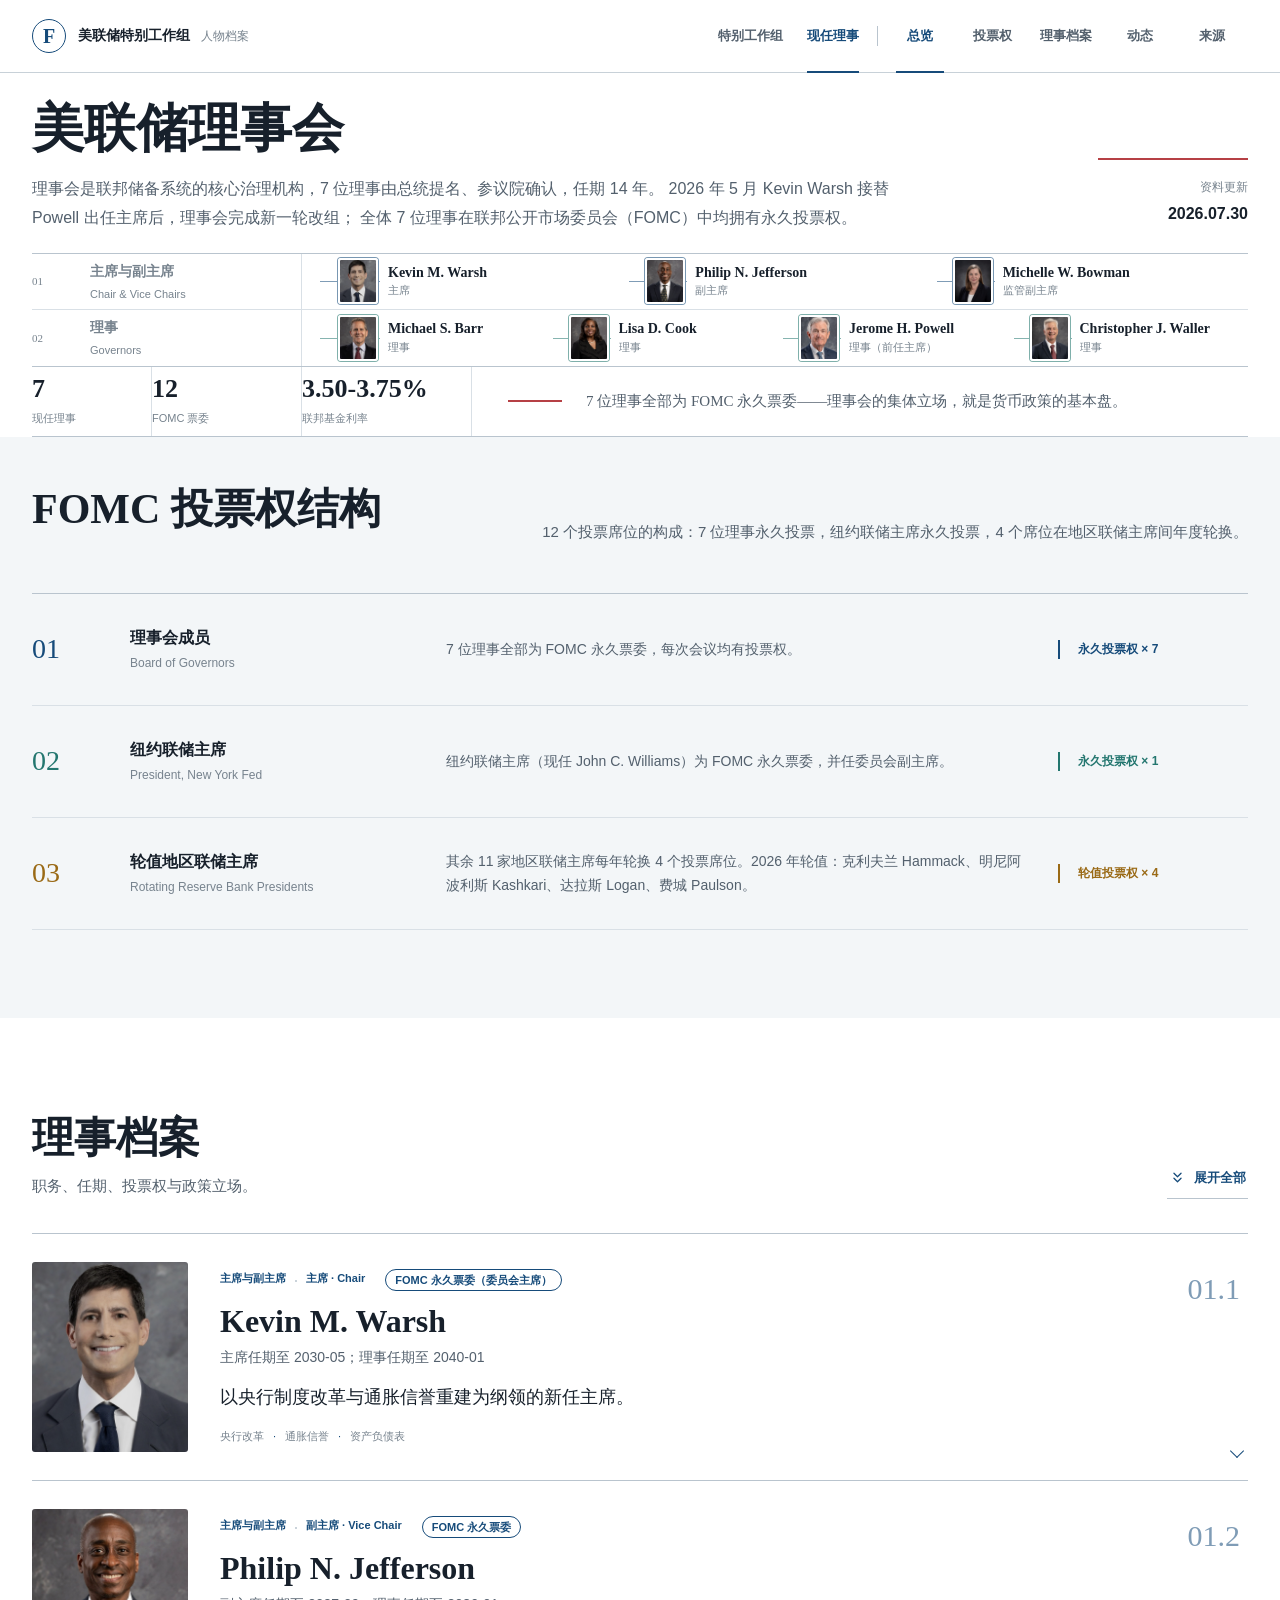
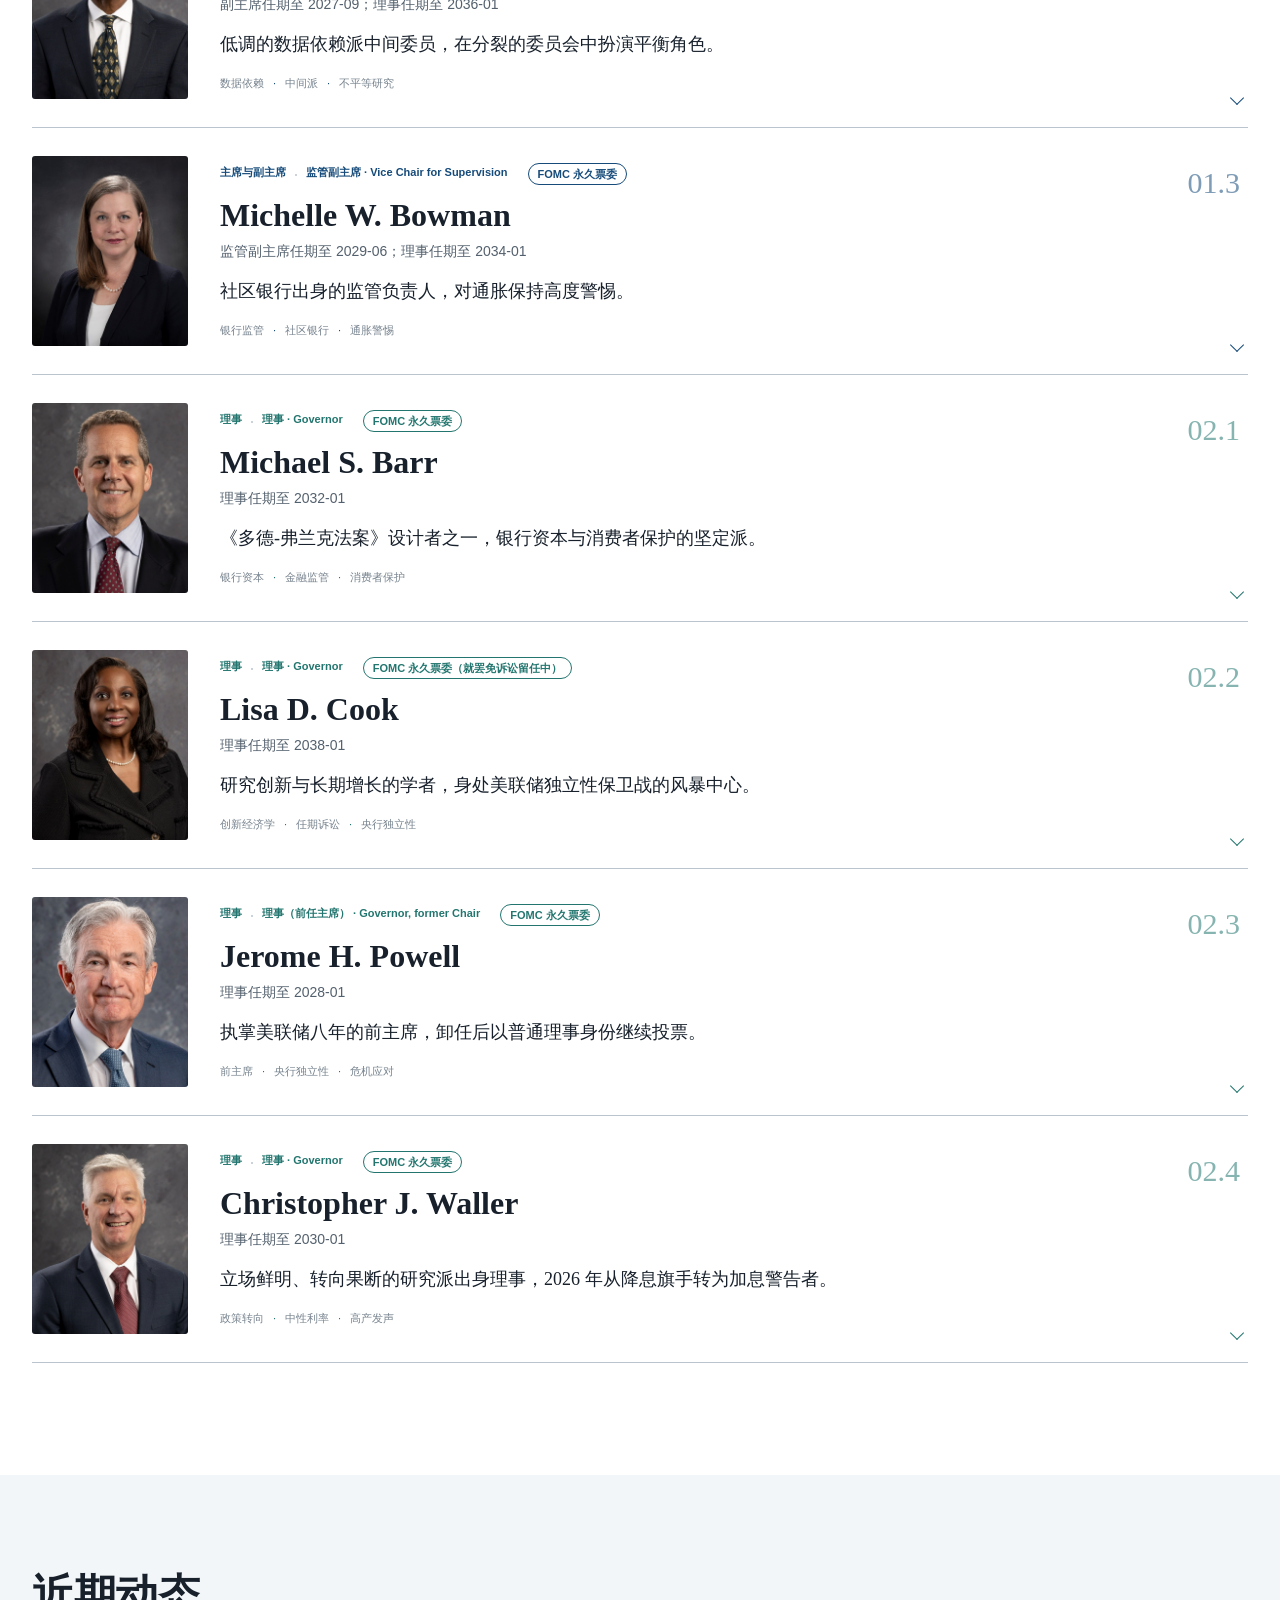
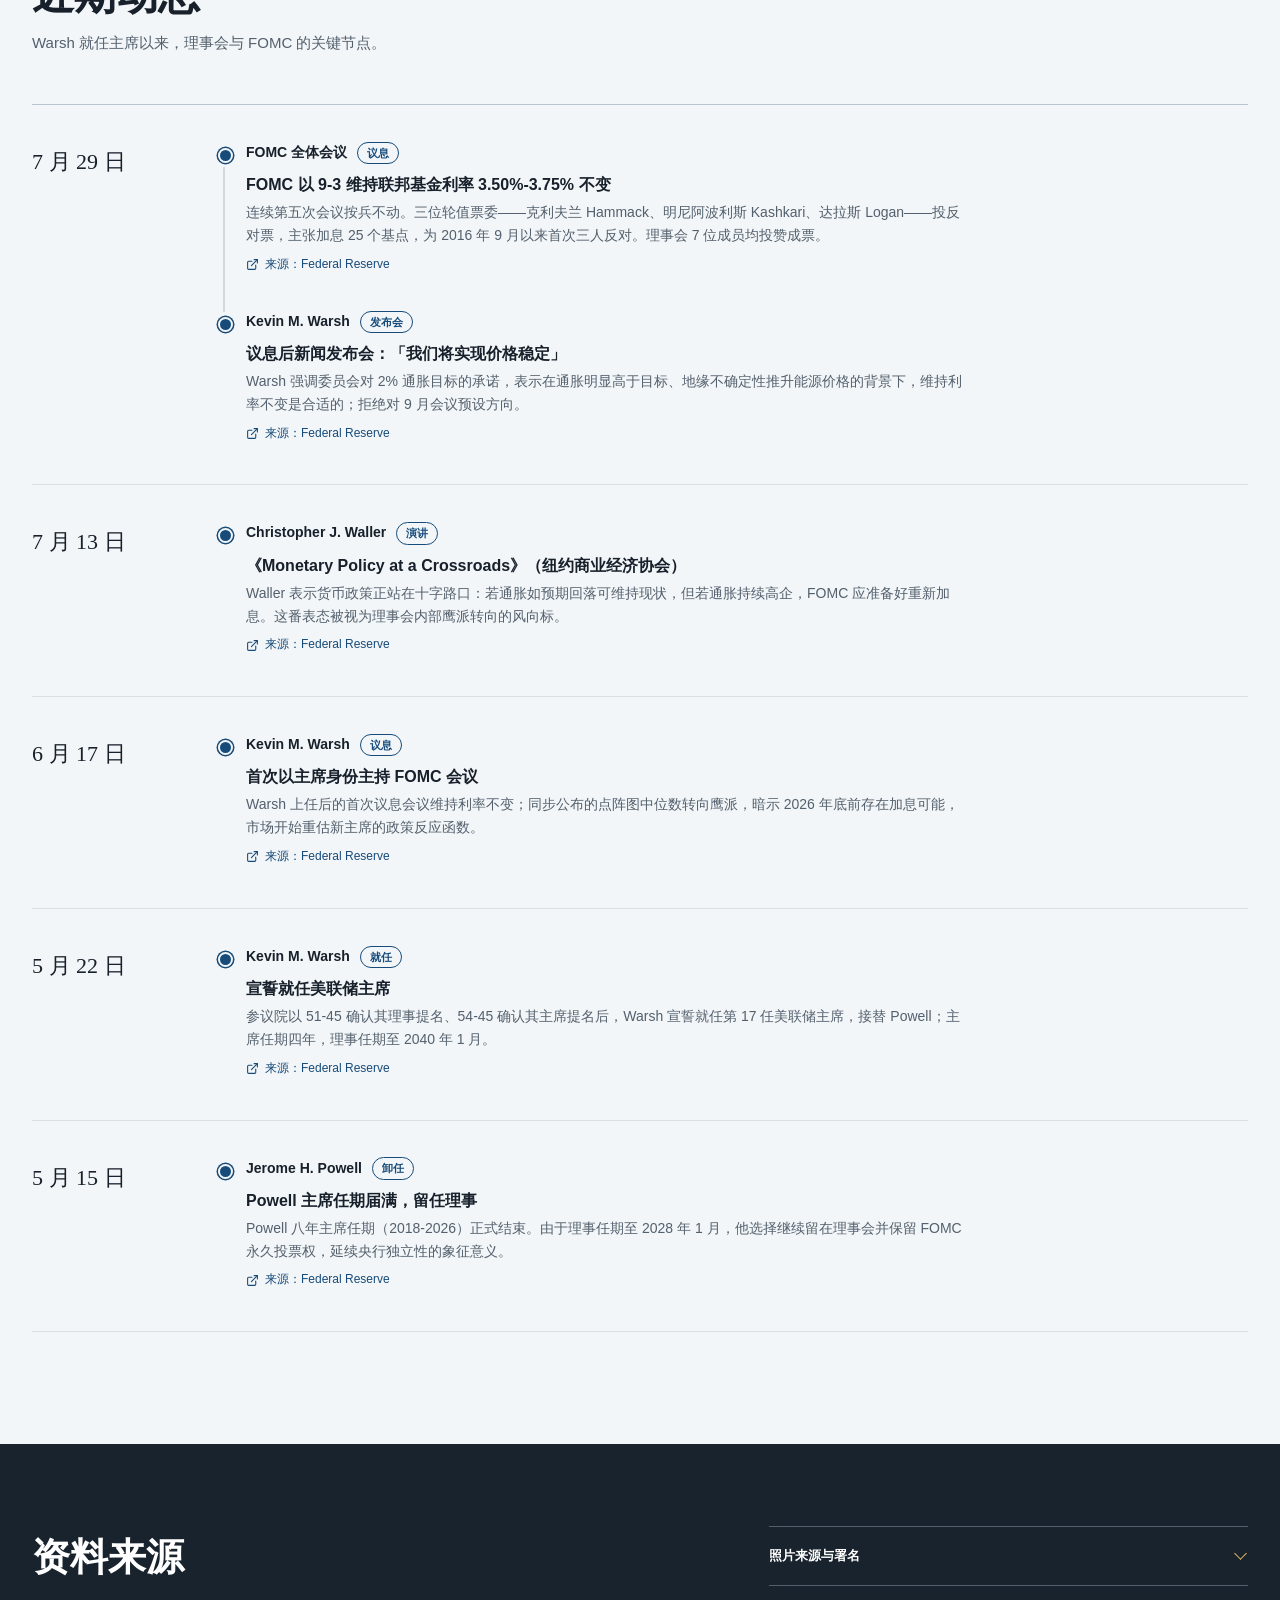
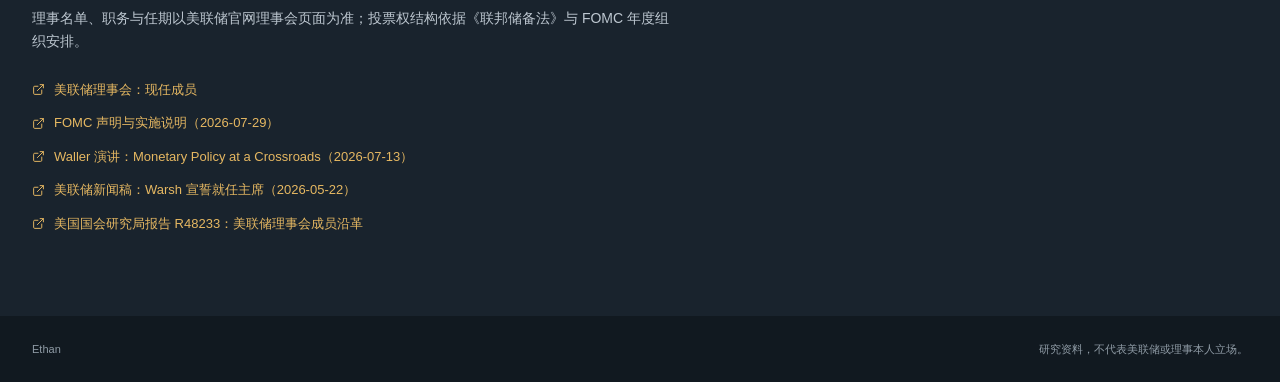
==== commit 15ed62eb: "统一两页导航与总览样式 - 栏目切换改为 site-nav 导航链接样式（下划线高亮当前页），移除胶囊式切换；   手机端保留两个栏目链接、隐藏页内锚点 - 理事页总览改为与主页一致的 leaders" ====
--- a/governors.html
+++ b/governors.html
@@ -18,11 +18,10 @@
       <span class="site-mark__seal" aria-hidden="true">F</span>
       <span class="site-mark__text">美联储特别工作组 <span>人物档案</span></span>
     </a>
-    <div class="page-switch" role="navigation" aria-label="栏目切换">
-      <a class="page-switch__tab" href="index.html">特别工作组</a>
-      <a class="page-switch__tab is-active" href="governors.html" aria-current="page">现任理事</a>
-    </div>
     <nav class="site-nav" aria-label="页面导航">
+      <a href="index.html">特别工作组</a>
+      <a class="is-current" href="governors.html" aria-current="page">现任理事</a>
+      <span class="site-nav__divider" aria-hidden="true"></span>
       <a href="#overview">总览</a>
       <a href="#voting">投票权</a>
       <a href="#directory">理事档案</a>
@@ -48,7 +47,7 @@
         </div>
       </div>
 
-      <div class="board-strip shell" id="boardStrip" aria-label="七位理事总览"></div>
+      <div class="leadership-map shell" id="leadershipMap" aria-label="七位理事总览"></div>
 
       <div class="summary-rail shell" aria-label="理事会概览数据">
         <div class="summary-rail__item">
--- a/styles.css
+++ b/styles.css
@@ -1778,112 +1778,28 @@
   }
 }
 
-/* ---- 栏目切换（特别工作组 / 现任理事） ---- */
-.page-switch {
-  display: inline-flex;
-  align-items: center;
-  gap: 2px;
-  padding: 3px;
-  border: 1px solid var(--line-strong);
-  border-radius: 999px;
-  background: var(--paper-cool);
-}
-
-.page-switch__tab {
-  display: inline-flex;
-  min-height: 30px;
-  align-items: center;
-  padding: 0 16px;
-  border-radius: 999px;
-  color: var(--ink-soft);
-  font-size: 13px;
-  font-weight: 700;
-  text-decoration: none;
-  white-space: nowrap;
-  transition: background 160ms ease, color 160ms ease;
-}
-
-.page-switch__tab:hover {
+
+/* ---- 栏目切换：跨页链接与页内锚点共用 site-nav 样式 ---- */
+.site-nav a.is-current {
   color: var(--federal-blue);
 }
 
-.page-switch__tab.is-active {
-  background: var(--federal-blue);
-  color: white;
-}
-
-/* ---- 理事会总览横条 ---- */
-.board-strip {
-  display: grid;
-  grid-template-columns: repeat(7, minmax(0, 1fr));
-  border-top: 1px solid var(--line-strong);
-  border-bottom: 1px solid var(--line-strong);
-}
-
-.board-member {
-  display: grid;
-  gap: 10px;
-  justify-items: center;
-  min-width: 0;
-  padding: 18px 10px 16px;
-  border: 0;
-  border-right: 1px solid var(--line);
-  border-radius: 0;
-  background: transparent;
-  color: var(--ink);
-  cursor: pointer;
-  text-align: center;
-  transition: background 180ms ease;
-}
-
-.board-member:last-child {
-  border-right: 0;
-}
-
-.board-member:hover {
-  background: color-mix(in srgb, var(--federal-blue) 6%, white);
-}
-
-.board-member__portrait {
-  width: 76px;
-  height: 94px;
-  overflow: hidden;
-  border: 2px solid white;
-  border-radius: 3px;
-  box-shadow: 0 0 0 1px color-mix(in srgb, var(--federal-blue) 45%, white);
-}
-
-.board-member__portrait img {
-  width: 100%;
-  height: 100%;
-  object-fit: cover;
-  filter: saturate(0.78) contrast(1.03);
-  transition: filter 180ms ease, transform 220ms ease;
-}
-
-.board-member:hover .board-member__portrait img {
-  filter: saturate(1) contrast(1.02);
-  transform: scale(1.04);
-}
-
-.board-member__portrait.is-fallback {
-  background: color-mix(in srgb, var(--federal-blue) 12%, white);
-}
-
-.board-member__name {
-  display: block;
-  font-family: var(--font-display);
-  font-size: 13px;
-  font-weight: 700;
-  line-height: 1.3;
-}
-
-.board-member__role {
-  display: block;
-  margin-top: 3px;
-  color: var(--ink-faint);
-  font-size: 11px;
-  line-height: 1.4;
+.site-nav a.is-current::after {
+  opacity: 1;
+  transform: scaleX(1);
+}
+
+.site-nav__divider {
+  align-self: center;
+  width: 1px;
+  height: 20px;
+  margin: 0 6px;
+  background: var(--line-strong);
+}
+
+/* ---- 理事页：四人泳道 ---- */
+.group-lane--four .group-lane__members {
+  grid-template-columns: repeat(4, minmax(0, 1fr));
 }
 
 /* ---- 投票权徽标 ---- */
@@ -1909,54 +1825,31 @@
 }
 
 @media (max-width: 1080px) {
-  .page-switch__tab {
-    padding: 0 12px;
+  .group-lane--four .group-lane__members::before {
+    display: none;
   }
 }
 
 @media (max-width: 820px) {
-  .board-strip {
+  .group-lane--four {
+    grid-template-rows: 40px 184px;
+    min-height: 224px;
+  }
+}
+
+@media (max-width: 640px) {
+  .site-nav {
     display: flex;
-    overflow-x: auto;
-    overscroll-behavior-inline: contain;
-    scroll-snap-type: x proximity;
-    scrollbar-width: thin;
-  }
-
-  .board-member {
-    flex: 0 0 132px;
-    scroll-snap-align: start;
-  }
-}
-
-@media (max-width: 640px) {
-  .site-header {
-    gap: 12px;
-  }
-
-  .page-switch {
     margin-left: auto;
-    padding: 2px;
-  }
-
-  .page-switch__tab {
-    min-height: 28px;
-    padding: 0 11px;
-    font-size: 12px;
-  }
-
-  .board-member {
-    flex-basis: 118px;
-    padding: 14px 8px 12px;
-  }
-
-  .board-member__portrait {
-    width: 62px;
-    height: 78px;
-  }
-
-  .board-member__name {
-    font-family: var(--font-sans);
-    font-size: 11px;
-  }
-}
+  }
+
+  .site-nav a[href^="#"],
+  .site-nav__divider {
+    display: none;
+  }
+
+  .site-nav a {
+    min-width: 0;
+    padding-inline: 8px;
+  }
+}
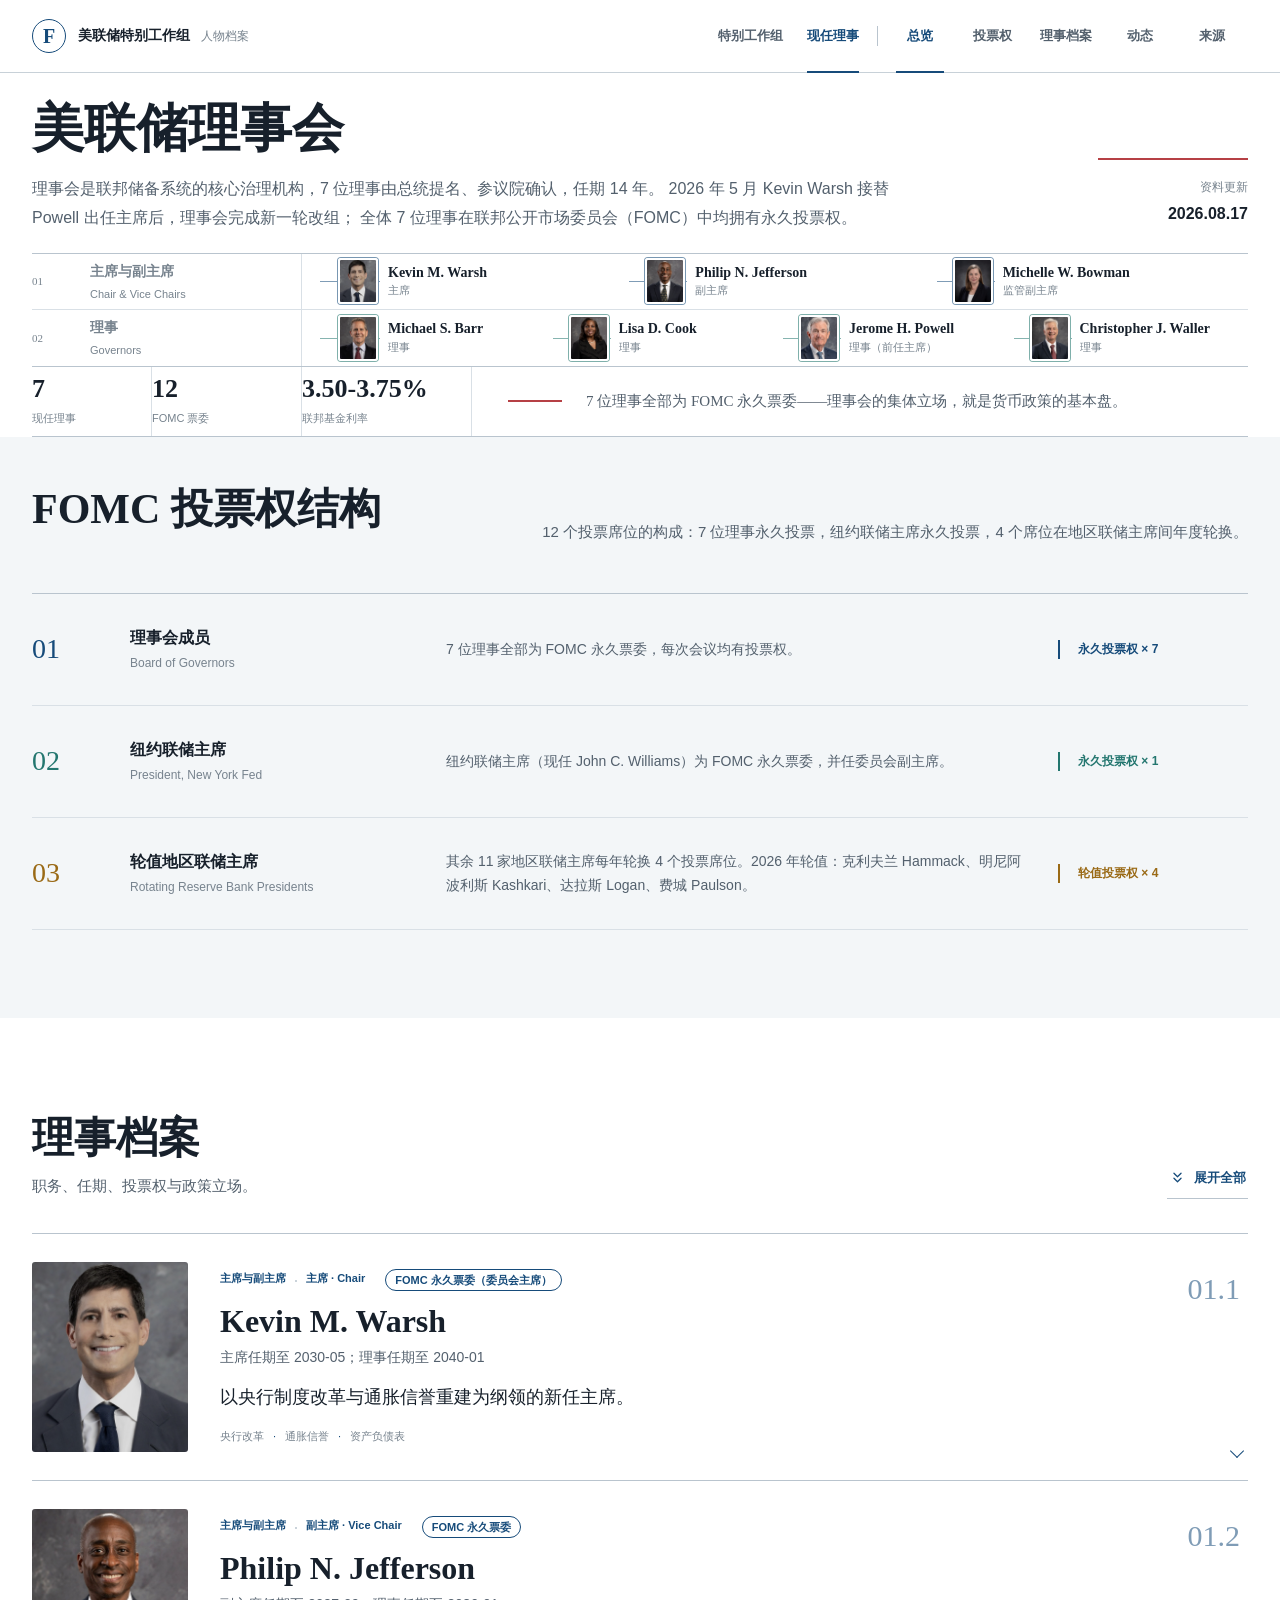
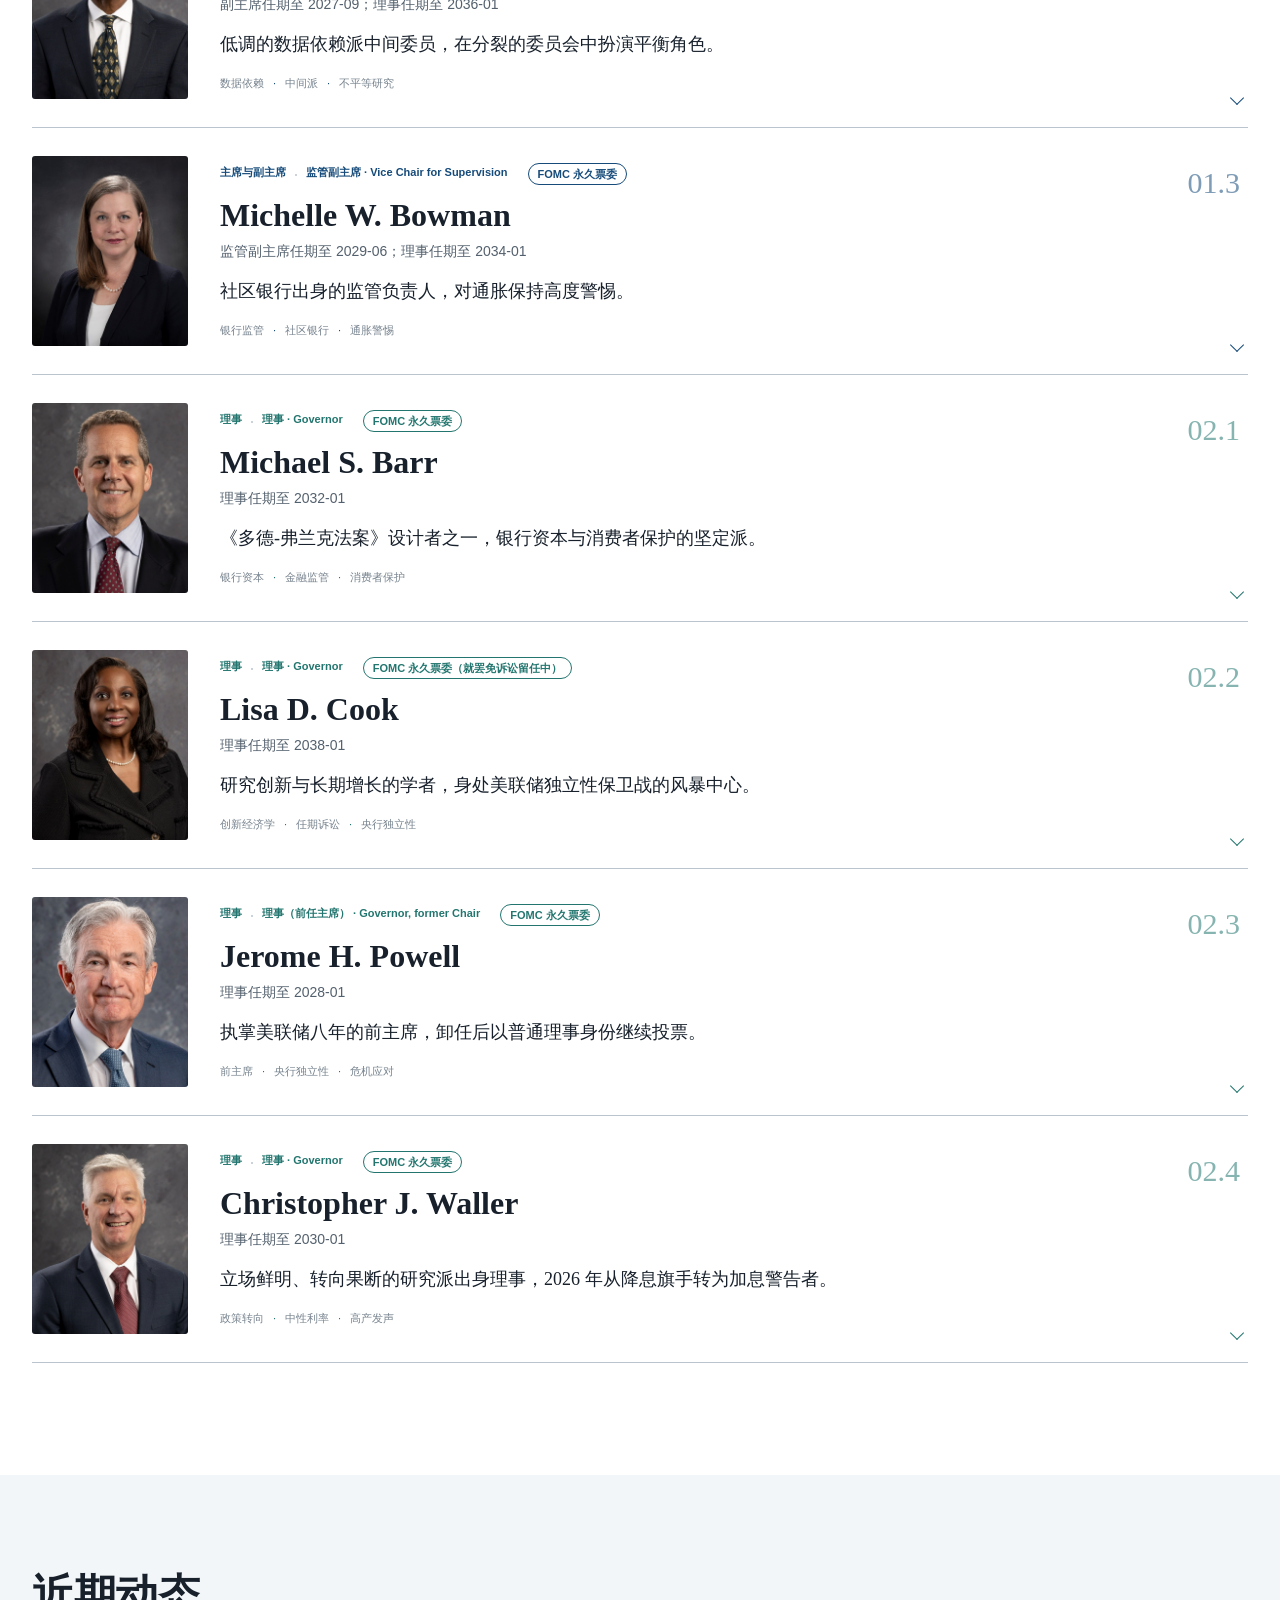
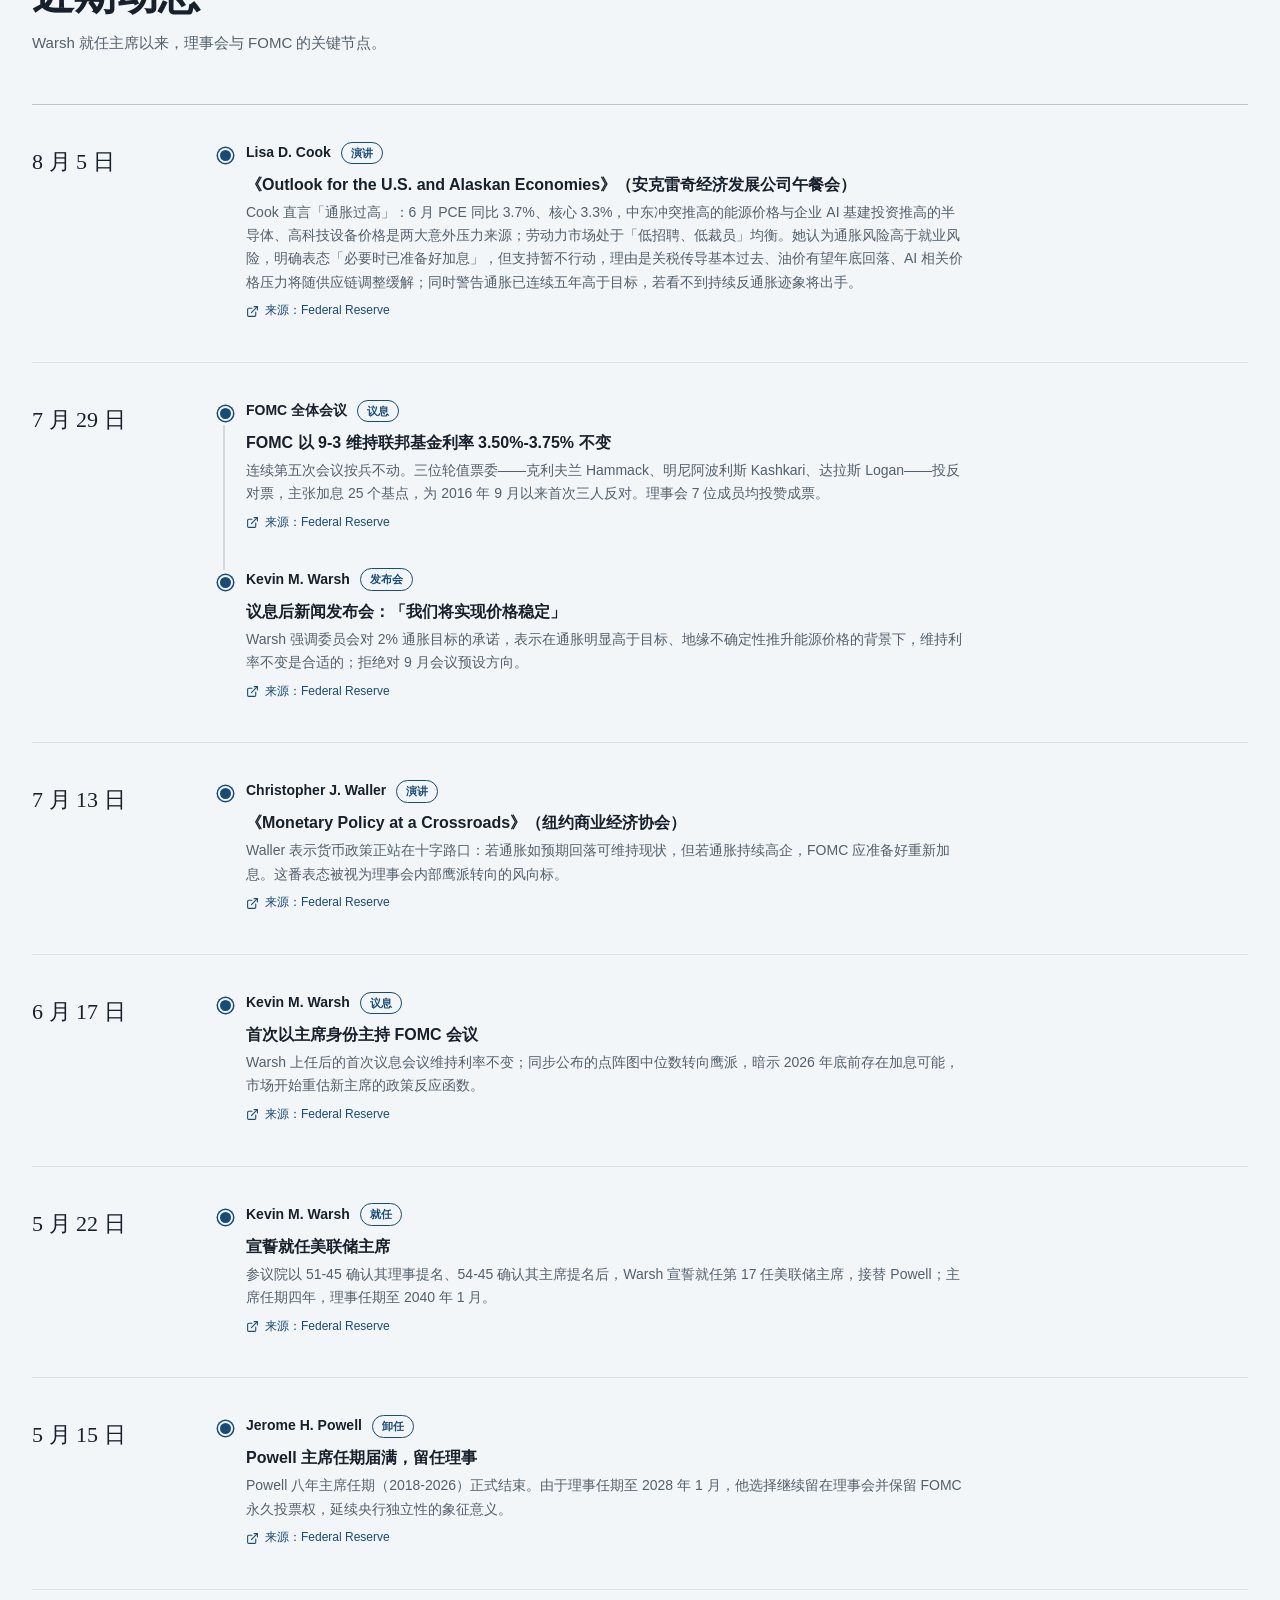
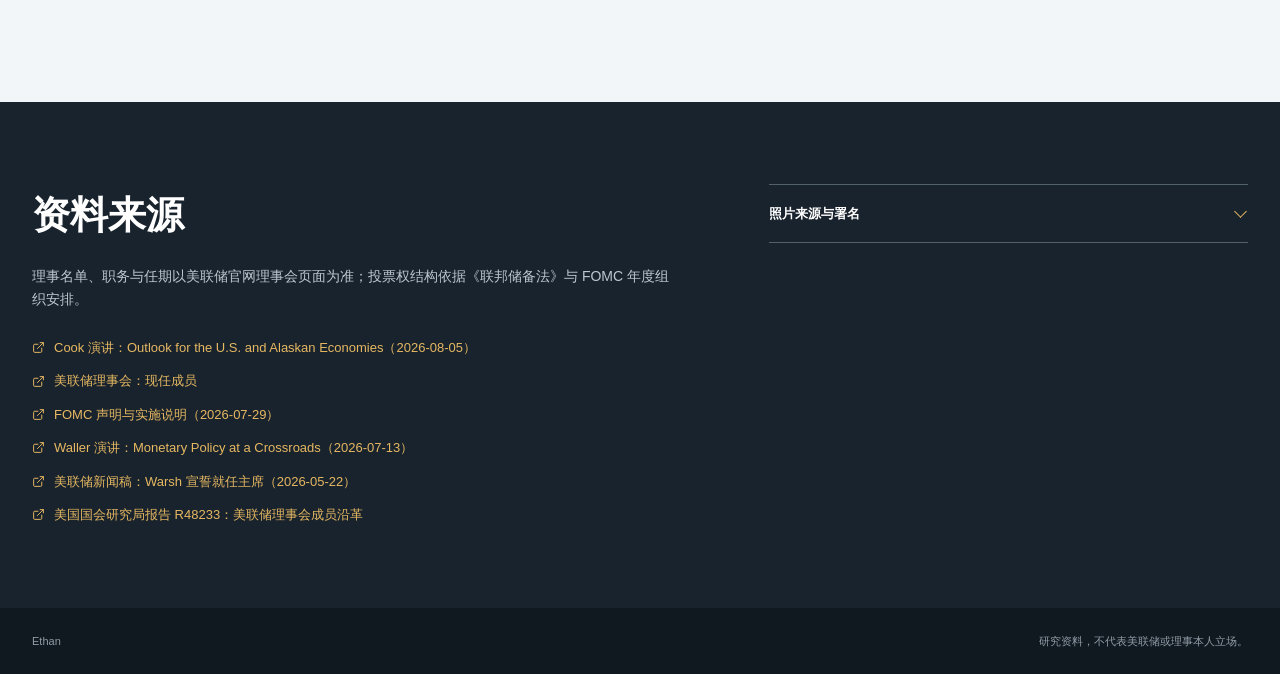
==== commit ce97eb80: "页面顶部资料更新日期改为从数据文件 updated 字段自动渲染" ====
--- a/governors.html
+++ b/governors.html
@@ -43,7 +43,7 @@
         </div>
         <div class="overview__date" aria-label="资料日期">
           <span>资料更新</span>
-          <strong>2026.07.30</strong>
+          <strong id="updatedDate">2026.07.30</strong>
         </div>
       </div>
 
